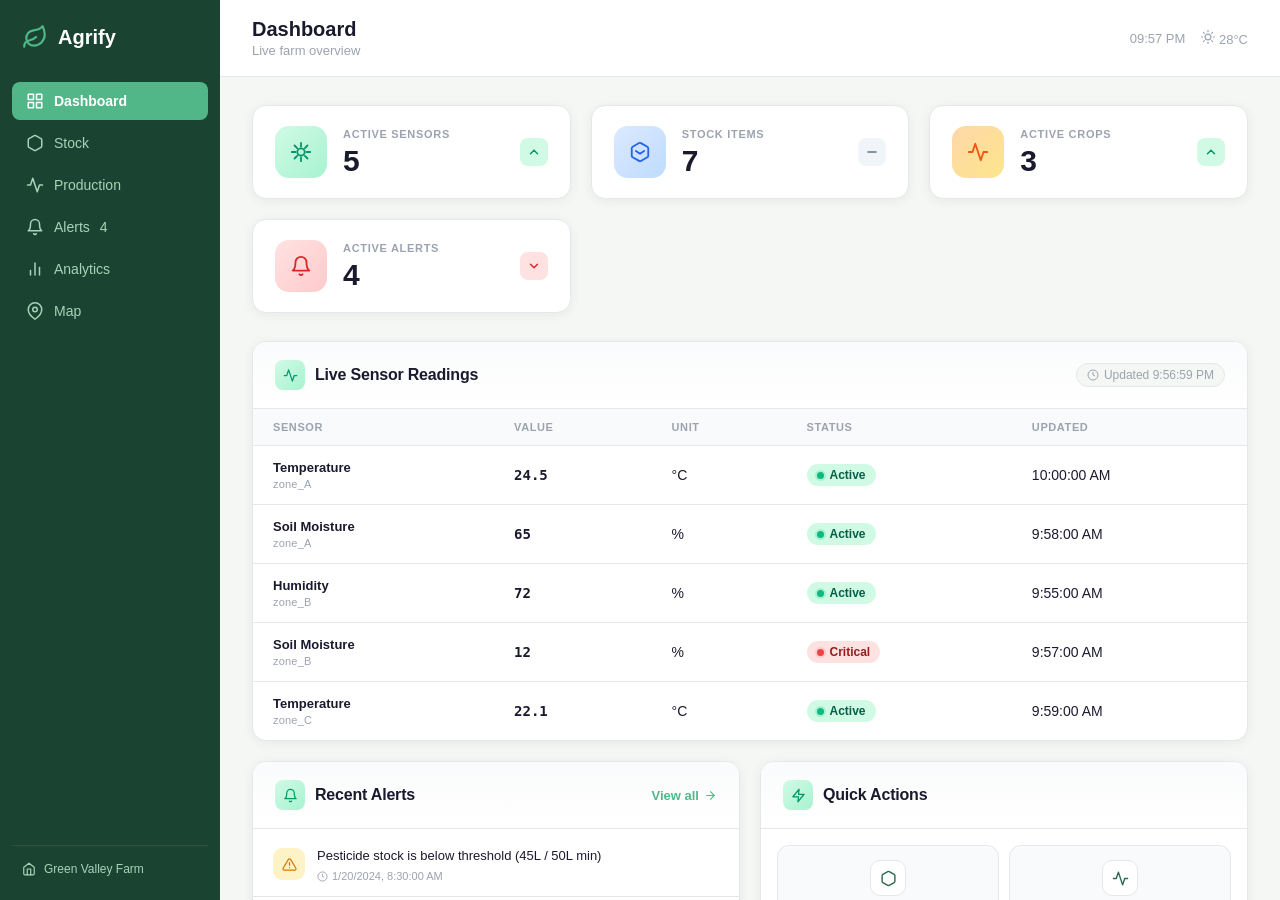
==== index.html @ b121a706 "feat(dashboard): connect farm & sensor data from JSON files - Add farm.json and sensors.json to data" ====
<!DOCTYPE html>
<html lang="en">
<head>
  <meta charset="UTF-8" />
  <meta name="viewport" content="width=device-width, initial-scale=1.0"/>
  <title>Agrify — Smart Farm Management</title>

  <!-- Global styles -->
  <link rel="stylesheet" href="./styles/main.css">
  
  <!-- Page-specific styles -->
  <link rel="stylesheet" href="./styles/dashboard.css">

</head>
<body>

  <aside class="sidebar">
    <div class="logo">
      <svg xmlns="http://www.w3.org/2000/svg" width="26" height="26" viewBox="0 0 24 24"
           fill="none" stroke="#52b788" stroke-width="2" stroke-linecap="round" stroke-linejoin="round">
        <path d="M11 20A7 7 0 0 1 9.8 6.1C15.5 5 17 4.48 19 2c1 2 2 4.18 2 8 0 5.5-4.78 10-10 10z"/>
        <path d="M2 21c0-3 1.85-5.36 5.08-6C9.5 14.52 12 13 13 12"/>
      </svg>
      <span>Agrify</span>
    </div>

    <nav>
      <a href="#dashboard" class="nav-item active" data-page="dashboard">
        <svg xmlns="http://www.w3.org/2000/svg" width="18" height="18" viewBox="0 0 24 24"
             fill="none" stroke="currentColor" stroke-width="2" stroke-linecap="round" stroke-linejoin="round">
          <rect x="3" y="3" width="7" height="7"/><rect x="14" y="3" width="7" height="7"/>
          <rect x="14" y="14" width="7" height="7"/><rect x="3" y="14" width="7" height="7"/>
        </svg>
        Dashboard
      </a>

      <a href="#stock" class="nav-item" data-page="stock">
        <svg xmlns="http://www.w3.org/2000/svg" width="18" height="18" viewBox="0 0 24 24"
             fill="none" stroke="currentColor" stroke-width="2" stroke-linecap="round" stroke-linejoin="round">
          <path d="M21 16V8a2 2 0 0 0-1-1.73l-7-4a2 2 0 0 0-2 0l-7 4A2 2 0 0 0 3 8v8a2 2 0 0 0 1 1.73l7 4a2 2 0 0 0 2 0l7-4A2 2 0 0 0 21 16z"/>
        </svg>
        Stock
      </a>

      <a href="#production" class="nav-item" data-page="production">
        <svg xmlns="http://www.w3.org/2000/svg" width="18" height="18" viewBox="0 0 24 24"
             fill="none" stroke="currentColor" stroke-width="2" stroke-linecap="round" stroke-linejoin="round">
          <polyline points="22 12 18 12 15 21 9 3 6 12 2 12"/>
        </svg>
        Production
      </a>

      <a href="#alerts" class="nav-item" data-page="alerts">
        <svg xmlns="http://www.w3.org/2000/svg" width="18" height="18" viewBox="0 0 24 24"
             fill="none" stroke="currentColor" stroke-width="2" stroke-linecap="round" stroke-linejoin="round">
          <path d="M18 8A6 6 0 0 0 6 8c0 7-3 9-3 9h18s-3-2-3-9"/>
          <path d="M13.73 21a2 2 0 0 1-3.46 0"/>
        </svg>
        Alerts
        <span class="badge" id="alert-badge">0</span>
      </a>

      <a href="#analytics" class="nav-item" data-page="analytics">
        <svg xmlns="http://www.w3.org/2000/svg" width="18" height="18" viewBox="0 0 24 24"
             fill="none" stroke="currentColor" stroke-width="2" stroke-linecap="round" stroke-linejoin="round">
          <line x1="18" y1="20" x2="18" y2="10"/>
          <line x1="12" y1="20" x2="12" y2="4"/>
          <line x1="6"  y1="20" x2="6"  y2="14"/>
        </svg>
        Analytics
      </a>

      <a href="#map" class="nav-item" data-page="map">
        <svg xmlns="http://www.w3.org/2000/svg" width="18" height="18" viewBox="0 0 24 24"
             fill="none" stroke="currentColor" stroke-width="2" stroke-linecap="round" stroke-linejoin="round">
          <path d="M21 10c0 7-9 13-9 13s-9-6-9-13a9 9 0 0 1 18 0z"/>
          <circle cx="12" cy="10" r="3"/>
        </svg>
        Map
      </a>
    </nav>

    <div class="sidebar-footer">
      <svg xmlns="http://www.w3.org/2000/svg" width="14" height="14" viewBox="0 0 24 24"
           fill="none" stroke="currentColor" stroke-width="2" stroke-linecap="round" stroke-linejoin="round">
        <path d="M3 9l9-7 9 7v11a2 2 0 0 1-2 2H5a2 2 0 0 1-2-2z"/>
        <polyline points="9 22 9 12 15 12 15 22"/>
      </svg>
      Green Valley Farm
    </div>
  </aside>

  <main class="main">
    <header class="topbar">
      <div>
        <h1 id="page-title">Dashboard</h1>
        <p id="page-subtitle">Live farm overview</p>
      </div>
      <div class="topbar-right">
        <span id="clock">--:--</span>
        <span class="weather">
          <svg xmlns="http://www.w3.org/2000/svg" width="14" height="14" viewBox="0 0 24 24"
               fill="none" stroke="currentColor" stroke-width="2" stroke-linecap="round" stroke-linejoin="round">
            <circle cx="12" cy="12" r="5"/>
            <line x1="12" y1="1"  x2="12" y2="3"/>
            <line x1="12" y1="21" x2="12" y2="23"/>
            <line x1="4.22" y1="4.22"   x2="5.64" y2="5.64"/>
            <line x1="18.36" y1="18.36" x2="19.78" y2="19.78"/>
            <line x1="1"  y1="12" x2="3"  y2="12"/>
            <line x1="21" y1="12" x2="23" y2="12"/>
            <line x1="4.22" y1="19.78"  x2="5.64" y2="18.36"/>
            <line x1="18.36" y1="5.64"  x2="19.78" y2="4.22"/>
          </svg>
          28°C
        </span>
      </div>
    </header>

    <!-- Single outlet — pages load here -->
    <div class="pages">
      <div id="page-outlet">Loading...</div>
    </div>
  </main>

  <script src="./app.js" type="module"></script>
</body>
</html>
---- styles/main.css ----
/* ============================================================
   main.css — Agrify global styles, layout, sidebar, topbar
   ============================================================ */

/* ---------- Design tokens ---------- */
:root {
  --green-primary: #2d6a4f;
  --green-light:   #52b788;
  --sidebar-bg:    #1b4332;
  --sidebar-text:  #a7d4b8;
  --bg:            #f4f7f4;
  --bg-card:       #ffffff;
  --text-primary:  #1a1a2e;
  --text-muted:    #9ca3af;
  --border:        #e5e7eb;
  --radius:        14px;
  --shadow:        0 2px 12px rgba(0, 0, 0, 0.06);
}

/* ---------- Reset ---------- */
*, *::before, *::after { box-sizing: border-box; margin: 0; padding: 0; }
html, body {
  height: 100%;
  font-family: 'DM Sans', sans-serif;
  background: var(--bg);
  color: var(--text-primary);
}
a { text-decoration: none; color: inherit; }

/* ---------- App shell ---------- */
body  { display: flex; height: 100vh; overflow: hidden; }
.main { flex: 1; display: flex; flex-direction: column; overflow: hidden; }

/* ---------- Page area ---------- */
.pages       { flex: 1; overflow-y: auto; padding: 28px 32px; }
.page        { display: none; }
.page.active { display: block; animation: fadeIn 0.2s ease; }

/* ---------- Sidebar ---------- */
.sidebar {
  width: 220px;
  background: var(--sidebar-bg);
  display: flex;
  flex-direction: column;
  padding: 24px 12px;
  gap: 8px;
}

.logo {
  display: flex;
  align-items: center;
  gap: 10px;
  font-family: 'Syne', sans-serif;
  font-size: 20px;
  font-weight: 800;
  color: #fff;
  padding: 0 10px 24px;
}

nav { display: flex; flex-direction: column; gap: 4px; flex: 1; }

.nav-item {
  display: flex;
  align-items: center;
  gap: 10px;
  padding: 10px 14px;
  border-radius: 8px;
  font-size: 14px;
  font-weight: 500;
  color: var(--sidebar-text);
  transition: background 0.15s, color 0.15s;
}
.nav-item:hover  { background: rgba(255, 255, 255, 0.08); color: #fff; }
.nav-item.active { background: var(--green-light); color: #fff; font-weight: 600; }

.sidebar-footer {
  display: flex;
  align-items: center;
  gap: 8px;
  font-size: 12px;
  color: var(--sidebar-text);
  padding: 16px 10px 0;
  border-top: 1px solid rgba(255, 255, 255, 0.08);
}

/* ---------- Topbar ---------- */
.topbar {
  display: flex;
  align-items: center;
  justify-content: space-between;
  padding: 18px 32px;
  background: var(--bg-card);
  border-bottom: 1px solid var(--border);
  flex-shrink: 0;
}
.topbar h1 { font-family: 'Syne', sans-serif; font-size: 20px; font-weight: 700; }
.topbar p  { font-size: 13px; color: var(--text-muted); margin-top: 2px; }

.topbar-right {
  display: flex;
  align-items: center;
  gap: 16px;
  font-size: 13px;
  color: var(--text-muted);
}

/* ---------- Animations ---------- */
@keyframes fadeIn {
  from { opacity: 0; transform: translateY(6px); }
  to   { opacity: 1; transform: translateY(0); }
}
---- styles/dashboard.css ----
/* ============================================================
   dashboard.css — Agrify Dashboard Styles
   ============================================================ */

.dashboard-container {
  max-width: 1400px;
  margin: 0 auto;
}

/* ---------- KPI Grid ---------- */
.kpi-grid {
  display: grid;
  grid-template-columns: repeat(auto-fit, minmax(240px, 1fr));
  gap: 20px;
  margin-bottom: 28px;
}

.kpi-card {
  background: var(--bg-card);
  border-radius: var(--radius);
  padding: 20px 22px;
  display: flex;
  align-items: center;
  gap: 16px;
  box-shadow: var(--shadow);
  border: 1px solid var(--border);
  transition: transform 0.22s ease, box-shadow 0.22s ease;
  position: relative;
  overflow: hidden;
}

.kpi-card::after {
  content: '';
  position: absolute;
  inset: 0;
  border-radius: var(--radius);
  opacity: 0;
  transition: opacity 0.22s ease;
  background: linear-gradient(135deg, rgba(82,183,136,0.04) 0%, transparent 60%);
}

.kpi-card:hover {
  transform: translateY(-3px);
  box-shadow: 0 8px 28px rgba(0,0,0,0.10);
}

.kpi-card:hover::after {
  opacity: 1;
}

.kpi-icon {
  width: 52px;
  height: 52px;
  border-radius: 14px;
  display: flex;
  align-items: center;
  justify-content: center;
  flex-shrink: 0;
  transition: transform 0.2s ease;
}

.kpi-card:hover .kpi-icon {
  transform: scale(1.06);
}

.kpi-icon.green  { background: linear-gradient(135deg, #d1fae5, #a7f3d0); color: #059669; }
.kpi-icon.blue   { background: linear-gradient(135deg, #dbeafe, #bfdbfe); color: #2563eb; }
.kpi-icon.orange { background: linear-gradient(135deg, #fed7aa, #fde68a); color: #ea580c; }
.kpi-icon.red    { background: linear-gradient(135deg, #fee2e2, #fecaca); color: #dc2626; }

.kpi-info {
  flex: 1;
  min-width: 0;
}

.kpi-label {
  font-size: 11px;
  font-weight: 700;
  text-transform: uppercase;
  letter-spacing: 0.7px;
  color: var(--text-muted);
  display: block;
  margin-bottom: 6px;
}

.kpi-value {
  font-size: 30px;
  font-weight: 800;
  font-family: 'Syne', sans-serif;
  color: var(--text-primary);
  line-height: 1;
  letter-spacing: -0.02em;
}

.kpi-trend {
  width: 28px;
  height: 28px;
  border-radius: 8px;
  display: flex;
  align-items: center;
  justify-content: center;
  flex-shrink: 0;
}

.kpi-trend.up      { background: #d1fae5; color: #059669; }
.kpi-trend.down    { background: #fee2e2; color: #dc2626; }
.kpi-trend.neutral { background: #f1f5f9; color: #64748b; }

/* ---------- Cards ---------- */
.card {
  background: var(--bg-card);
  border-radius: var(--radius);
  border: 1px solid var(--border);
  overflow: hidden;
  margin-bottom: 20px;
  box-shadow: var(--shadow);
  transition: box-shadow 0.2s ease;
}

.card:hover {
  box-shadow: 0 4px 18px rgba(0,0,0,0.08);
}

.full-width { grid-column: 1 / -1; }

.card-header {
  padding: 18px 22px;
  border-bottom: 1px solid var(--border);
  display: flex;
  justify-content: space-between;
  align-items: center;
  background: linear-gradient(to bottom, #fafbfc, var(--bg-card));
}

.card-header-left {
  display: flex;
  align-items: center;
  gap: 10px;
}

.card-icon-wrap {
  width: 30px;
  height: 30px;
  border-radius: 8px;
  background: linear-gradient(135deg, #d1fae5, #a7f3d0);
  color: #059669;
  display: flex;
  align-items: center;
  justify-content: center;
  flex-shrink: 0;
}

.card-header h3 {
  font-size: 16px;
  font-weight: 700;
  font-family: 'Syne', sans-serif;
  color: var(--text-primary);
  margin: 0;
  letter-spacing: -0.2px;
}

/* Timestamp badge */
.timestamp-badge {
  display: inline-flex;
  align-items: center;
  gap: 5px;
  background: var(--bg);
  padding: 4px 10px;
  border-radius: 20px;
  font-size: 12px;
  font-weight: 500;
  color: var(--text-muted);
  border: 1px solid var(--border);
}

.view-all {
  display: inline-flex;
  align-items: center;
  gap: 5px;
  color: var(--green-light);
  font-size: 13px;
  font-weight: 600;
  transition: all 0.2s;
  text-decoration: none;
}

.view-all:hover {
  color: var(--green-primary);
  gap: 7px;
}

/* ---------- Sensors Table ---------- */
.sensors-table-container {
  overflow-x: auto;
}

.sensors-table {
  width: 100%;
  border-collapse: collapse;
}

.sensors-table th {
  padding: 12px 20px;
  text-align: left;
  background: #f8fafc;
  font-weight: 600;
  font-size: 11px;
  text-transform: uppercase;
  letter-spacing: 0.6px;
  color: var(--text-muted);
  border-bottom: 1px solid var(--border);
}

.sensors-table td {
  padding: 14px 20px;
  border-bottom: 1px solid var(--border);
  font-size: 14px;
  color: var(--text-primary);
  vertical-align: middle;
}

.sensors-table tbody tr:last-child td { border-bottom: none; }

.sensors-table tbody tr {
  transition: background 0.15s;
}

.sensors-table tbody tr:hover {
  background: rgba(82, 183, 136, 0.04);
}

/* Sensor cell layout */
.sensor-name-cell {
  display: flex;
  flex-direction: column;
  gap: 3px;
}

.sensor-type {
  font-weight: 600;
  font-size: 13px;
  color: var(--text-primary);
}

.sensor-zone {
  font-size: 11px;
  font-weight: 500;
  color: var(--text-muted);
  letter-spacing: 0.2px;
}

.sensor-value {
  font-weight: 700;
  font-size: 15px;
  font-family: 'DM Sans', monospace;
}

.sensor-value-active   { color: #10b981; }
.sensor-value-warning  { color: #f59e0b; }
.sensor-value-critical { color: #ef4444; }

.sensor-unit {
  font-size: 12px;
  color: var(--text-muted);
  font-weight: 500;
}

.sensor-time {
  font-size: 12px;
  color: var(--text-muted);
}

/* Status pill */
.status-pill {
  display: inline-flex;
  align-items: center;
  gap: 6px;
  padding: 4px 10px;
  border-radius: 20px;
  font-size: 12px;
  font-weight: 600;
}

.status-dot {
  width: 7px;
  height: 7px;
  border-radius: 50%;
  flex-shrink: 0;
}

.status-pill-active   { background: #d1fae5; color: #065f46; }
.status-pill-active   .status-dot { background: #10b981; box-shadow: 0 0 0 2px #a7f3d0; }

.status-pill-warning  { background: #fef3c7; color: #92400e; }
.status-pill-warning  .status-dot { background: #f59e0b; box-shadow: 0 0 0 2px #fde68a; }

.status-pill-critical { background: #fee2e2; color: #991b1b; }
.status-pill-critical .status-dot { background: #ef4444; box-shadow: 0 0 0 2px #fecaca; }

/* Table empty state */
.table-empty {
  display: flex;
  align-items: center;
  gap: 8px;
  justify-content: center;
  padding: 32px;
  color: var(--text-muted);
  font-size: 14px;
}

/* ---------- Two Columns ---------- */
.two-columns {
  display: grid;
  grid-template-columns: repeat(auto-fit, minmax(340px, 1fr));
  gap: 20px;
  margin-bottom: 20px;
}

/* ---------- Alerts List ---------- */
.alerts-list { padding: 4px 0; }

.alert-item {
  display: flex;
  align-items: flex-start;
  gap: 12px;
  padding: 14px 20px;
  border-bottom: 1px solid var(--border);
  transition: background 0.15s;
  cursor: pointer;
}

.alert-item:last-child { border-bottom: none; }

.alert-item:hover { background: #fafbfc; }

.alert-icon-wrap {
  width: 32px;
  height: 32px;
  border-radius: 9px;
  display: flex;
  align-items: center;
  justify-content: center;
  flex-shrink: 0;
  margin-top: 1px;
}

.alert-icon-critical { background: #fee2e2; color: #dc2626; }
.alert-icon-warning  { background: #fef3c7; color: #d97706; }
.alert-icon-info     { background: #dbeafe; color: #2563eb; }

.alert-content { flex: 1; min-width: 0; }

.alert-message {
  font-size: 13px;
  font-weight: 500;
  color: var(--text-primary);
  margin-bottom: 5px;
  line-height: 1.4;
}

.alert-meta {
  display: flex;
  align-items: center;
  gap: 4px;
  font-size: 11px;
  color: var(--text-muted);
  font-weight: 500;
}

.alert-placeholder {
  display: flex;
  align-items: center;
  gap: 8px;
  justify-content: center;
  padding: 40px 24px;
  color: var(--text-muted);
  font-size: 14px;
  font-weight: 500;
}

/* ---------- Quick Actions ---------- */
.quick-actions {
  display: grid;
  grid-template-columns: repeat(2, 1fr);
  gap: 10px;
  padding: 16px;
}

.action-btn {
  padding: 14px 10px;
  background: #f8fafc;
  border: 1px solid var(--border);
  border-radius: 12px;
  display: flex;
  flex-direction: column;
  align-items: center;
  justify-content: center;
  gap: 8px;
  cursor: pointer;
  transition: all 0.2s ease;
  font-size: 12px;
  font-weight: 600;
  color: var(--text-primary);
  text-align: center;
}

.action-btn-icon {
  width: 36px;
  height: 36px;
  border-radius: 10px;
  background: white;
  border: 1px solid var(--border);
  display: flex;
  align-items: center;
  justify-content: center;
  color: var(--green-primary);
  transition: all 0.2s ease;
}

.action-btn:hover {
  background: var(--green-primary);
  border-color: var(--green-primary);
  color: white;
  transform: translateY(-2px);
  box-shadow: 0 6px 16px rgba(82, 183, 136, 0.28);
}

.action-btn:hover .action-btn-icon {
  background: rgba(255,255,255,0.2);
  border-color: rgba(255,255,255,0.3);
  color: white;
}

/* ---------- Farm Overview ---------- */
.farm-info-grid {
  display: grid;
  grid-template-columns: repeat(auto-fit, minmax(190px, 1fr));
  gap: 0;
  padding: 0;
}

.farm-info-item {
  display: flex;
  flex-direction: column;
  gap: 6px;
  padding: 20px 22px;
  border-right: 1px solid var(--border);
  border-bottom: 1px solid var(--border);
  transition: background 0.15s;
}

.farm-info-item:hover { background: #fafbfc; }

.farm-label {
  display: inline-flex;
  align-items: center;
  gap: 6px;
  font-size: 11px;
  font-weight: 700;
  text-transform: uppercase;
  letter-spacing: 0.7px;
  color: var(--text-muted);
}

.farm-label svg { opacity: 0.7; flex-shrink: 0; }

.farm-value {
  font-size: 14px;
  font-weight: 600;
  color: var(--text-primary);
  padding-left: 20px;
}

/* ---------- Loading ---------- */
.loading {
  text-align: center;
  padding: 40px 24px;
  color: var(--text-muted);
  font-size: 14px;
  font-weight: 500;
  display: flex;
  align-items: center;
  justify-content: center;
  gap: 8px;
}

/* ---------- Animations ---------- */
@keyframes slideUp {
  from { opacity: 0; transform: translateY(8px); }
  to   { opacity: 1; transform: translateY(0); }
}

.kpi-card  { animation: slideUp 0.3s ease both; }
.kpi-card:nth-child(1) { animation-delay: 0.05s; }
.kpi-card:nth-child(2) { animation-delay: 0.10s; }
.kpi-card:nth-child(3) { animation-delay: 0.15s; }
.kpi-card:nth-child(4) { animation-delay: 0.20s; }

.sensors-table tbody tr { animation: slideUp 0.25s ease both; }

/* ---------- Responsive ---------- */
@media (max-width: 1024px) {
  .kpi-grid { gap: 14px; }
  .kpi-value { font-size: 26px; }
  .kpi-icon { width: 46px; height: 46px; }
}

@media (max-width: 768px) {
  .kpi-grid { grid-template-columns: repeat(2, 1fr); gap: 12px; }
  .kpi-card { padding: 14px 16px; }
  .kpi-value { font-size: 22px; }
  .kpi-icon { width: 40px; height: 40px; border-radius: 11px; }
  .kpi-trend { display: none; }
  .sensors-table th, .sensors-table td { padding: 10px 14px; }
  .quick-actions { grid-template-columns: 1fr 1fr; }
  .farm-info-grid { grid-template-columns: repeat(2, 1fr); }
  .card-header { padding: 14px 18px; }
}

@media (max-width: 480px) {
  .kpi-grid { grid-template-columns: 1fr 1fr; gap: 10px; }
  .two-columns { grid-template-columns: 1fr; }
  .farm-info-grid { grid-template-columns: 1fr 1fr; }
  .sensors-table th:nth-child(3),
  .sensors-table td:nth-child(3) { display: none; }
}
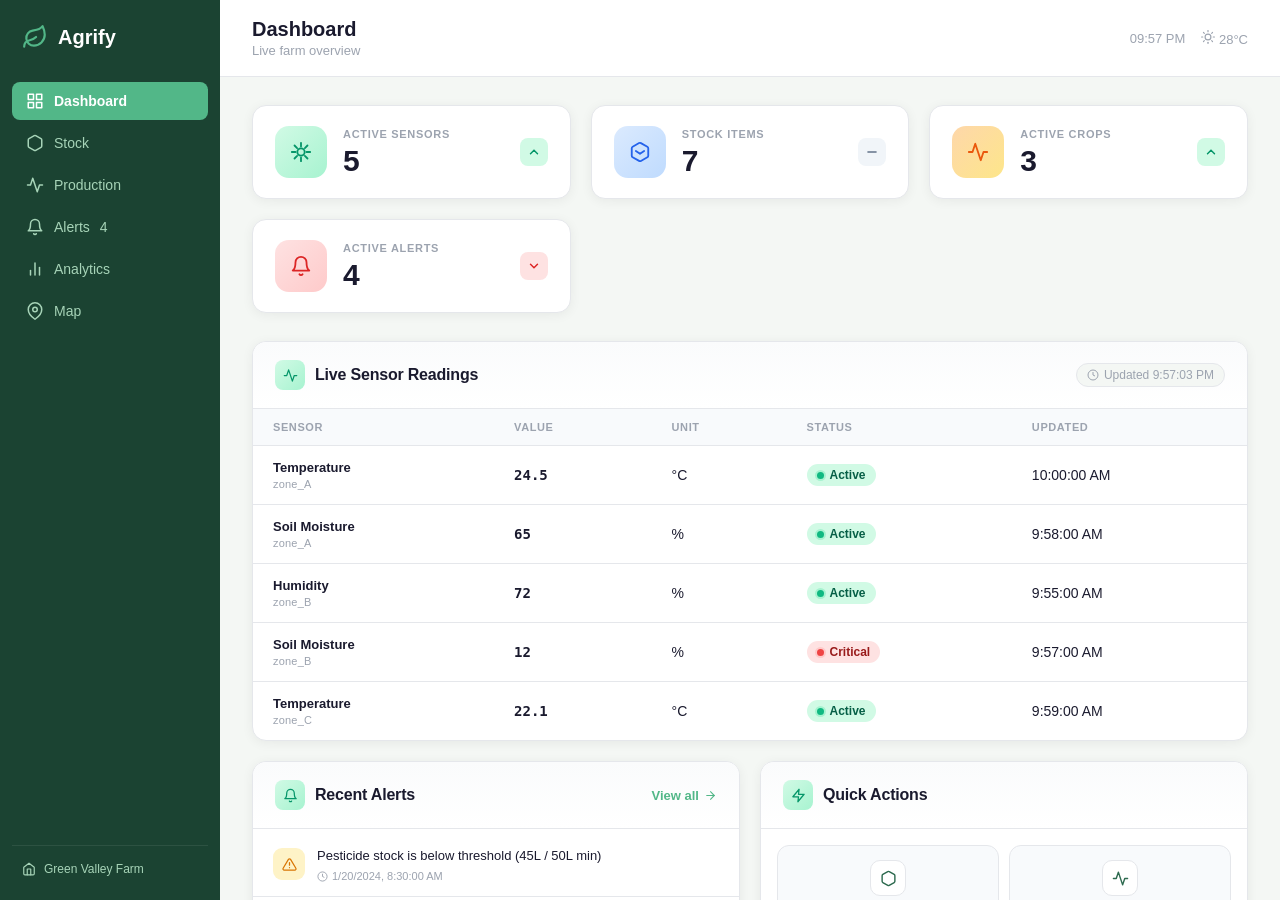
==== commit ac29fc04: "alerts page enhancement" ====
--- a/index.html
+++ b/index.html
@@ -10,6 +10,7 @@
   
   <!-- Page-specific styles -->
   <link rel="stylesheet" href="./styles/dashboard.css">
+  <link rel="stylesheet" href="./styles/alerts.css">
 
 </head>
 <body>
--- a/styles/alerts.css
+++ b/styles/alerts.css
@@ -0,0 +1,488 @@
+/* ============================================================
+   alerts.css — Agrify Alerts Page Styles
+   Matches dashboard.css theme exactly
+   ============================================================ */
+
+.alerts-page-container {
+  max-width: 1400px;
+  margin: 0 auto;
+}
+
+/* ---------- Page Header ---------- */
+.alerts-page-header {
+  display: flex;
+  align-items: center;
+  justify-content: space-between;
+  flex-wrap: wrap;
+  gap: 14px;
+  margin-bottom: 24px;
+}
+
+.alerts-header-left,
+.alerts-header-right {
+  display: flex;
+  align-items: center;
+  gap: 12px;
+  flex-wrap: wrap;
+}
+
+/* ---------- Summary Pills ---------- */
+.alerts-summary {
+  display: flex;
+  align-items: center;
+  gap: 8px;
+  flex-wrap: wrap;
+}
+
+.summary-pill {
+  display: inline-flex;
+  align-items: center;
+  gap: 7px;
+  padding: 6px 14px;
+  border-radius: 20px;
+  font-size: 12px;
+  font-weight: 700;
+  letter-spacing: 0.3px;
+  border: 1px solid transparent;
+}
+
+.summary-dot {
+  width: 8px;
+  height: 8px;
+  border-radius: 50%;
+  flex-shrink: 0;
+}
+
+.summary-pill.critical {
+  background: #fee2e2;
+  color: #991b1b;
+  border-color: #fecaca;
+}
+.summary-pill.critical .summary-dot {
+  background: #ef4444;
+  box-shadow: 0 0 0 2px #fecaca;
+  animation: pulse-red 2s infinite;
+}
+
+.summary-pill.warning {
+  background: #fef3c7;
+  color: #92400e;
+  border-color: #fde68a;
+}
+.summary-pill.warning .summary-dot {
+  background: #f59e0b;
+  box-shadow: 0 0 0 2px #fde68a;
+}
+
+.summary-pill.info {
+  background: #dbeafe;
+  color: #1e40af;
+  border-color: #bfdbfe;
+}
+.summary-pill.info .summary-dot {
+  background: #3b82f6;
+  box-shadow: 0 0 0 2px #bfdbfe;
+}
+
+@keyframes pulse-red {
+  0%, 100% { opacity: 1; }
+  50% { opacity: 0.4; }
+}
+
+/* ---------- Filter Tabs ---------- */
+.filter-tabs {
+  display: flex;
+  background: var(--bg-card);
+  border: 1px solid var(--border);
+  border-radius: 10px;
+  padding: 3px;
+  gap: 2px;
+}
+
+.filter-tab {
+  padding: 6px 14px;
+  border-radius: 8px;
+  border: none;
+  background: transparent;
+  font-size: 12px;
+  font-weight: 600;
+  color: var(--text-muted);
+  cursor: pointer;
+  transition: all 0.2s ease;
+}
+
+.filter-tab.active {
+  background: var(--green-primary);
+  color: white;
+  box-shadow: 0 2px 8px rgba(82, 183, 136, 0.3);
+}
+
+.filter-tab:not(.active):hover {
+  background: #f1f5f9;
+  color: var(--text-primary);
+}
+
+/* ---------- Severity Select ---------- */
+.severity-select-wrap {
+  display: flex;
+  align-items: center;
+  gap: 7px;
+  background: var(--bg-card);
+  border: 1px solid var(--border);
+  border-radius: 10px;
+  padding: 6px 12px;
+  color: var(--text-muted);
+}
+
+.severity-select {
+  border: none;
+  background: transparent;
+  font-size: 12px;
+  font-weight: 600;
+  color: var(--text-primary);
+  cursor: pointer;
+  outline: none;
+  font-family: inherit;
+}
+
+/* ---------- Alerts Card ---------- */
+.alerts-card {
+  margin-bottom: 20px;
+}
+
+/* ---------- Alerts Table ---------- */
+.alerts-table-container {
+  overflow-x: auto;
+}
+
+.alerts-table {
+  width: 100%;
+  border-collapse: collapse;
+}
+
+.alerts-table th {
+  padding: 12px 18px;
+  text-align: left;
+  background: #f8fafc;
+  font-weight: 600;
+  font-size: 11px;
+  text-transform: uppercase;
+  letter-spacing: 0.6px;
+  color: var(--text-muted);
+  border-bottom: 1px solid var(--border);
+  white-space: nowrap;
+}
+
+.alerts-table td {
+  padding: 14px 18px;
+  border-bottom: 1px solid var(--border);
+  font-size: 13px;
+  color: var(--text-primary);
+  vertical-align: middle;
+}
+
+.alerts-table tbody tr:last-child td {
+  border-bottom: none;
+}
+
+.alerts-table tbody tr {
+  transition: background 0.15s;
+}
+
+.alerts-table tbody tr:hover {
+  background: rgba(82, 183, 136, 0.03);
+}
+
+.resolved-row {
+  opacity: 0.6;
+}
+
+/* Left accent bar by severity */
+.alert-row-critical td:first-child {
+  border-left: 3px solid #ef4444;
+}
+.alert-row-warning td:first-child {
+  border-left: 3px solid #f59e0b;
+}
+.alert-row-info td:first-child {
+  border-left: 3px solid #3b82f6;
+}
+
+/* ---------- Severity Badge ---------- */
+.alert-severity-badge {
+  display: inline-flex;
+  align-items: center;
+  gap: 6px;
+  padding: 5px 10px;
+  border-radius: 8px;
+  font-size: 12px;
+  font-weight: 700;
+  white-space: nowrap;
+}
+
+.badge-critical {
+  background: #fee2e2;
+  color: #dc2626;
+}
+.badge-warning {
+  background: #fef3c7;
+  color: #d97706;
+}
+.badge-info {
+  background: #dbeafe;
+  color: #2563eb;
+}
+
+/* ---------- Type Badge ---------- */
+.type-badge {
+  display: inline-block;
+  padding: 4px 10px;
+  background: #f1f5f9;
+  border: 1px solid var(--border);
+  border-radius: 6px;
+  font-size: 11px;
+  font-weight: 600;
+  color: var(--text-muted);
+  white-space: nowrap;
+  text-transform: capitalize;
+}
+
+/* ---------- Message Cell ---------- */
+.alert-msg-cell {
+  max-width: 280px;
+}
+
+.alert-msg-text {
+  font-size: 13px;
+  font-weight: 500;
+  color: var(--text-primary);
+  line-height: 1.4;
+}
+
+/* ---------- Entity Cell ---------- */
+.alert-entity-cell {
+  display: flex;
+  flex-direction: column;
+  gap: 2px;
+}
+
+.entity-tag {
+  font-size: 12px;
+  font-weight: 700;
+  color: var(--green-primary);
+  font-family: 'DM Sans', monospace;
+}
+
+.entity-type {
+  font-size: 10px;
+  font-weight: 500;
+  color: var(--text-muted);
+  text-transform: capitalize;
+}
+
+/* ---------- Time Cell ---------- */
+.alert-time-cell {
+  display: flex;
+  flex-direction: column;
+  gap: 2px;
+}
+
+.time-main {
+  font-size: 12px;
+  font-weight: 700;
+  color: var(--text-primary);
+}
+
+.time-sub {
+  font-size: 10px;
+  color: var(--text-muted);
+  white-space: nowrap;
+}
+
+/* ---------- Status Pill (reused from dashboard) ---------- */
+.status-pill {
+  display: inline-flex;
+  align-items: center;
+  gap: 6px;
+  padding: 4px 10px;
+  border-radius: 20px;
+  font-size: 12px;
+  font-weight: 600;
+  white-space: nowrap;
+}
+
+.status-dot {
+  width: 7px;
+  height: 7px;
+  border-radius: 50%;
+  flex-shrink: 0;
+}
+
+.status-pill-active   { background: #d1fae5; color: #065f46; }
+.status-pill-active   .status-dot { background: #10b981; box-shadow: 0 0 0 2px #a7f3d0; }
+.status-pill-resolved { background: #f1f5f9; color: #64748b; }
+.status-pill-resolved .status-dot { background: #94a3b8; }
+
+/* ---------- Dismiss Button ---------- */
+.dismiss-btn {
+  display: inline-flex;
+  align-items: center;
+  gap: 5px;
+  padding: 6px 12px;
+  background: #d1fae5;
+  color: #065f46;
+  border: 1px solid #a7f3d0;
+  border-radius: 8px;
+  font-size: 12px;
+  font-weight: 600;
+  cursor: pointer;
+  transition: all 0.2s ease;
+  font-family: inherit;
+  white-space: nowrap;
+}
+
+.dismiss-btn:hover {
+  background: var(--green-primary);
+  color: white;
+  border-color: var(--green-primary);
+  transform: translateY(-1px);
+  box-shadow: 0 4px 10px rgba(82, 183, 136, 0.25);
+}
+
+.resolved-label {
+  display: inline-flex;
+  align-items: center;
+  gap: 5px;
+  font-size: 12px;
+  font-weight: 600;
+  color: var(--text-muted);
+}
+
+/* ---------- Thresholds Grid ---------- */
+.thresholds-grid {
+  display: grid;
+  grid-template-columns: repeat(auto-fit, minmax(200px, 1fr));
+  gap: 0;
+}
+
+.threshold-item {
+  padding: 20px 22px;
+  border-right: 1px solid var(--border);
+  border-bottom: 1px solid var(--border);
+  transition: background 0.15s;
+}
+
+.threshold-item:hover {
+  background: #fafbfc;
+}
+
+.threshold-header {
+  display: flex;
+  align-items: center;
+  justify-content: space-between;
+  margin-bottom: 12px;
+}
+
+.threshold-sensor {
+  font-size: 13px;
+  font-weight: 700;
+  font-family: 'Syne', sans-serif;
+  color: var(--text-primary);
+}
+
+.threshold-unit {
+  font-size: 11px;
+  font-weight: 600;
+  color: var(--text-muted);
+  background: #f1f5f9;
+  padding: 2px 7px;
+  border-radius: 5px;
+  border: 1px solid var(--border);
+}
+
+.threshold-row {
+  display: flex;
+  align-items: center;
+  justify-content: space-between;
+  padding: 5px 0;
+  border-bottom: 1px dashed var(--border);
+}
+
+.threshold-row:last-child {
+  border-bottom: none;
+}
+
+.threshold-label {
+  font-size: 11px;
+  font-weight: 700;
+  text-transform: uppercase;
+  letter-spacing: 0.5px;
+}
+
+.threshold-value {
+  font-size: 12px;
+  font-weight: 700;
+  font-family: 'DM Sans', monospace;
+}
+
+.tl-critical { color: #dc2626; }
+.tl-warning  { color: #d97706; }
+.tl-optimal  { color: #059669; }
+
+.tv-critical { color: #dc2626; }
+.tv-warning  { color: #d97706; }
+.tv-optimal  { color: #059669; }
+
+/* ---------- Table Empty State ---------- */
+.table-empty {
+  display: flex;
+  align-items: center;
+  gap: 8px;
+  justify-content: center;
+  padding: 40px;
+  color: var(--text-muted);
+  font-size: 14px;
+}
+
+/* ---------- Animations ---------- */
+@keyframes slideUp {
+  from { opacity: 0; transform: translateY(8px); }
+  to   { opacity: 1; transform: translateY(0); }
+}
+
+.alert-row {
+  animation: slideUp 0.25s ease both;
+}
+
+/* ---------- Responsive ---------- */
+@media (max-width: 1024px) {
+  .alert-msg-cell { max-width: 200px; }
+}
+
+@media (max-width: 768px) {
+  .alerts-page-header {
+    flex-direction: column;
+    align-items: flex-start;
+  }
+
+  .alerts-table th:nth-child(4),
+  .alerts-table td:nth-child(4) { display: none; } /* hide entity */
+
+  .thresholds-grid {
+    grid-template-columns: repeat(2, 1fr);
+  }
+
+  .card-header { padding: 14px 18px; }
+}
+
+@media (max-width: 480px) {
+  .alerts-table th:nth-child(2),
+  .alerts-table td:nth-child(2) { display: none; } /* hide type */
+
+  .thresholds-grid {
+    grid-template-columns: 1fr;
+  }
+
+  .filter-tabs { width: 100%; }
+  .filter-tab { flex: 1; text-align: center; }
+}
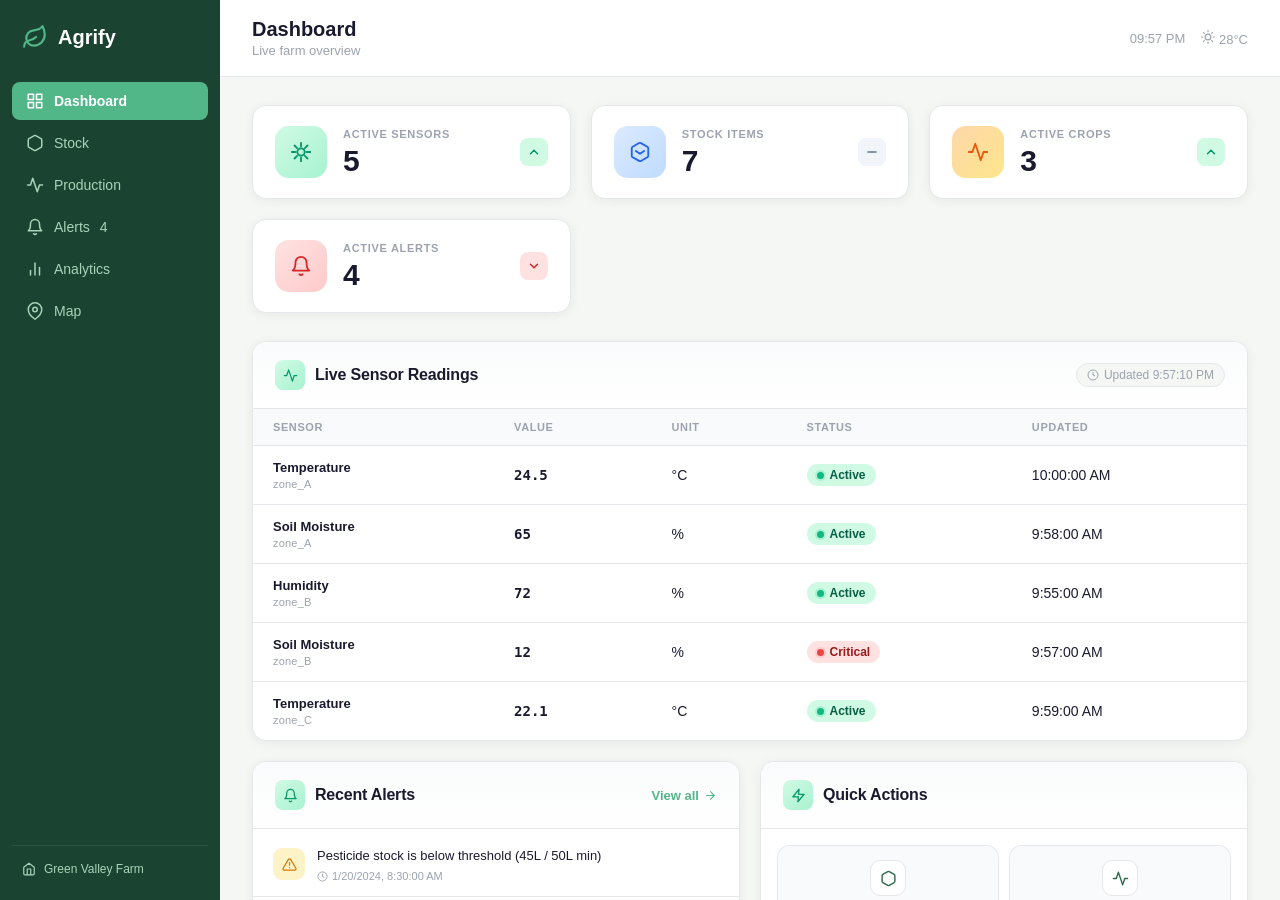
==== commit 14ea05d9: "enhance production page layout and content" ====
--- a/index.html
+++ b/index.html
@@ -11,6 +11,8 @@
   <!-- Page-specific styles -->
   <link rel="stylesheet" href="./styles/dashboard.css">
   <link rel="stylesheet" href="./styles/alerts.css">
+  <link rel="stylesheet" href="./styles/production.css">
+
 
 </head>
 <body>
--- a/styles/production.css
+++ b/styles/production.css
@@ -0,0 +1,702 @@
+/* ============================================================
+   production.css — Agrify Production Page Styles
+   Extends dashboard.css — import both
+   ============================================================ */
+
+/* ---------- Page Header ---------- */
+.page-header {
+  display: flex;
+  align-items: center;
+  justify-content: space-between;
+  margin-bottom: 28px;
+  gap: 16px;
+}
+
+.page-header-left {
+  display: flex;
+  align-items: center;
+  gap: 14px;
+}
+
+.page-header-icon {
+  width: 46px;
+  height: 46px;
+  border-radius: 14px;
+  background: linear-gradient(135deg, #d1fae5, #a7f3d0);
+  color: #059669;
+  display: flex;
+  align-items: center;
+  justify-content: center;
+  flex-shrink: 0;
+}
+
+.page-title {
+  font-size: 24px;
+  font-weight: 800;
+  font-family: 'Syne', sans-serif;
+  color: var(--text-primary);
+  margin: 0 0 2px;
+  letter-spacing: -0.4px;
+}
+
+.page-subtitle {
+  font-size: 13px;
+  color: var(--text-muted);
+  margin: 0;
+  font-weight: 500;
+}
+
+/* ---------- Buttons ---------- */
+.btn-primary {
+  display: inline-flex;
+  align-items: center;
+  gap: 7px;
+  background: var(--green-primary, #52b788);
+  color: #fff;
+  border: none;
+  border-radius: 10px;
+  padding: 10px 18px;
+  font-size: 13px;
+  font-weight: 700;
+  cursor: pointer;
+  transition: all 0.2s ease;
+  white-space: nowrap;
+  box-shadow: 0 2px 10px rgba(82,183,136,0.28);
+}
+
+.btn-primary:hover {
+  background: #3da96e;
+  transform: translateY(-1px);
+  box-shadow: 0 6px 18px rgba(82,183,136,0.38);
+}
+
+.btn-secondary {
+  display: inline-flex;
+  align-items: center;
+  gap: 7px;
+  background: var(--bg, #f8fafc);
+  color: var(--text-primary);
+  border: 1px solid var(--border);
+  border-radius: 10px;
+  padding: 10px 18px;
+  font-size: 13px;
+  font-weight: 600;
+  cursor: pointer;
+  transition: all 0.2s ease;
+}
+
+.btn-secondary:hover {
+  background: #f1f5f9;
+}
+
+/* ---------- Filter Tabs ---------- */
+.filter-tabs {
+  display: flex;
+  gap: 4px;
+  background: var(--bg, #f8fafc);
+  border: 1px solid var(--border);
+  border-radius: 10px;
+  padding: 4px;
+}
+
+.filter-tab {
+  border: none;
+  background: transparent;
+  padding: 6px 14px;
+  border-radius: 7px;
+  font-size: 12px;
+  font-weight: 600;
+  cursor: pointer;
+  color: var(--text-muted);
+  transition: all 0.18s ease;
+  white-space: nowrap;
+}
+
+.filter-tab.active,
+.filter-tab:hover {
+  background: var(--bg-card, #fff);
+  color: var(--text-primary);
+  box-shadow: 0 1px 4px rgba(0,0,0,0.08);
+}
+
+.filter-tab.active {
+  color: #059669;
+  font-weight: 700;
+}
+
+/* ---------- Crop Cards Grid ---------- */
+.crop-cards-grid {
+  display: grid;
+  grid-template-columns: repeat(auto-fill, minmax(260px, 1fr));
+  gap: 16px;
+  padding: 20px;
+}
+
+.crop-empty {
+  grid-column: 1 / -1;
+  text-align: center;
+  padding: 48px 24px;
+  color: var(--text-muted);
+  font-size: 14px;
+  font-weight: 500;
+}
+
+/* ---------- Crop Card ---------- */
+.crop-card {
+  background: var(--bg-card, #fff);
+  border-radius: 14px;
+  border: 1px solid var(--border);
+  overflow: hidden;
+  display: flex;
+  flex-direction: column;
+  transition: transform 0.22s ease, box-shadow 0.22s ease;
+  animation: slideUp 0.3s ease both;
+}
+
+.crop-card:hover {
+  transform: translateY(-3px);
+  box-shadow: 0 10px 30px rgba(0,0,0,0.09);
+}
+
+/* Accent top strip per status */
+.crop-card-green { border-top: 3px solid #10b981; }
+.crop-card-blue  { border-top: 3px solid #3b82f6; }
+.crop-card-orange{ border-top: 3px solid #f59e0b; }
+
+.crop-card-top {
+  display: flex;
+  align-items: center;
+  justify-content: space-between;
+  padding: 16px 16px 0;
+}
+
+.crop-card-icon {
+  width: 44px;
+  height: 44px;
+  border-radius: 12px;
+  display: flex;
+  align-items: center;
+  justify-content: center;
+  flex-shrink: 0;
+}
+
+.crop-icon-green  { background: linear-gradient(135deg,#d1fae5,#a7f3d0); color:#059669; }
+.crop-icon-blue   { background: linear-gradient(135deg,#dbeafe,#bfdbfe); color:#2563eb; }
+.crop-icon-orange { background: linear-gradient(135deg,#fed7aa,#fde68a); color:#ea580c; }
+
+.crop-card-meta {
+  display: flex;
+  flex-direction: column;
+  align-items: flex-end;
+  gap: 5px;
+}
+
+.crop-season-tag {
+  font-size: 10px;
+  font-weight: 700;
+  text-transform: uppercase;
+  letter-spacing: 0.5px;
+  padding: 2px 8px;
+  border-radius: 20px;
+}
+
+.crop-card-body {
+  padding: 12px 16px 10px;
+  flex: 1;
+}
+
+.crop-name {
+  font-size: 18px;
+  font-weight: 800;
+  font-family: 'Syne', sans-serif;
+  color: var(--text-primary);
+  margin: 0 0 12px;
+  letter-spacing: -0.3px;
+}
+
+.crop-stats {
+  display: grid;
+  grid-template-columns: repeat(3, 1fr);
+  gap: 8px;
+}
+
+.crop-stat {
+  display: flex;
+  flex-direction: column;
+  gap: 3px;
+}
+
+.crop-stat-label {
+  font-size: 10px;
+  font-weight: 700;
+  text-transform: uppercase;
+  letter-spacing: 0.5px;
+  color: var(--text-muted);
+}
+
+.crop-stat-val {
+  font-size: 12px;
+  font-weight: 600;
+  color: var(--text-primary);
+}
+
+.crop-card-footer {
+  padding: 10px 16px 14px;
+  border-top: 1px solid var(--border);
+  background: #fafbfc;
+}
+
+.crop-progress-label {
+  display: flex;
+  justify-content: space-between;
+  font-size: 11px;
+  font-weight: 600;
+  color: var(--text-muted);
+  margin-bottom: 6px;
+}
+
+.crop-progress-track {
+  height: 5px;
+  background: #e2e8f0;
+  border-radius: 99px;
+  overflow: hidden;
+  margin-bottom: 8px;
+}
+
+.crop-progress-bar {
+  height: 100%;
+  border-radius: 99px;
+  transition: width 0.6s ease;
+}
+
+.crop-bar-green  { background: linear-gradient(90deg, #10b981, #34d399); }
+.crop-bar-blue   { background: linear-gradient(90deg, #3b82f6, #60a5fa); }
+.crop-bar-orange { background: linear-gradient(90deg, #f59e0b, #fbbf24); }
+
+.crop-days-row {
+  font-size: 11px;
+  font-weight: 600;
+}
+
+.crop-days        { color: #059669; }
+.crop-days.overdue { color: #dc2626; }
+
+.crop-harvested-tag {
+  display: inline-flex;
+  align-items: center;
+  gap: 4px;
+  color: #059669;
+  font-size: 11px;
+  font-weight: 700;
+}
+
+.harvested-footer {
+  display: flex;
+  align-items: center;
+  gap: 7px;
+  font-size: 12px;
+  color: #059669;
+  font-weight: 600;
+}
+
+/* ---------- Extended status pills (production-specific) ---------- */
+.status-pill-prod-green  { background: #d1fae5; color: #065f46; }
+.status-pill-prod-green  .status-dot { background: #10b981; box-shadow: 0 0 0 2px #a7f3d0; }
+
+.status-pill-prod-blue   { background: #dbeafe; color: #1e40af; }
+.status-pill-prod-blue   .status-dot { background: #3b82f6; box-shadow: 0 0 0 2px #bfdbfe; }
+
+.status-pill-prod-orange { background: #fef3c7; color: #92400e; }
+.status-pill-prod-orange .status-dot { background: #f59e0b; box-shadow: 0 0 0 2px #fde68a; }
+
+/* ---------- Yield Bar Chart ---------- */
+.yield-chart-wrap {
+  padding: 20px;
+}
+
+.yield-chart {
+  display: flex;
+  flex-direction: column;
+  gap: 18px;
+}
+
+.yield-bar-row {
+  display: flex;
+  align-items: center;
+  gap: 12px;
+}
+
+.yield-bar-label {
+  width: 72px;
+  font-size: 13px;
+  font-weight: 600;
+  color: var(--text-primary);
+  flex-shrink: 0;
+}
+
+.yield-bar-track {
+  flex: 1;
+  height: 32px;
+  background: #f1f5f9;
+  border-radius: 8px;
+  overflow: hidden;
+  position: relative;
+}
+
+.yield-bar-fill {
+  height: 100%;
+  border-radius: 8px;
+  display: flex;
+  align-items: center;
+  padding: 0 12px;
+  transition: width 0.7s cubic-bezier(0.34,1.56,0.64,1);
+  min-width: 80px;
+}
+
+.yield-bar-fill-0 { background: linear-gradient(90deg, #10b981, #34d399); }
+.yield-bar-fill-1 { background: linear-gradient(90deg, #f59e0b, #fbbf24); }
+.yield-bar-fill-2 { background: linear-gradient(90deg, #3b82f6, #60a5fa); }
+
+.yield-bar-val {
+  font-size: 12px;
+  font-weight: 700;
+  color: #fff;
+  white-space: nowrap;
+}
+
+.yield-bar-eff {
+  width: 72px;
+  flex-shrink: 0;
+  text-align: right;
+}
+
+.eff-pill {
+  display: inline-block;
+  background: #f1f5f9;
+  border: 1px solid var(--border);
+  border-radius: 20px;
+  padding: 3px 8px;
+  font-size: 11px;
+  font-weight: 600;
+  color: var(--text-muted);
+}
+
+.yield-summary {
+  display: flex;
+  gap: 24px;
+  padding: 16px;
+  background: linear-gradient(135deg, #d1fae5, #f0fdf4);
+  border-radius: 10px;
+  border: 1px solid #a7f3d0;
+  margin-top: 6px;
+}
+
+.yield-summary-item {
+  display: flex;
+  flex-direction: column;
+  gap: 3px;
+}
+
+.yield-summary-label {
+  font-size: 10px;
+  font-weight: 700;
+  text-transform: uppercase;
+  letter-spacing: 0.5px;
+  color: #065f46;
+}
+
+.yield-summary-val {
+  font-size: 20px;
+  font-weight: 800;
+  font-family: 'Syne', sans-serif;
+  color: #065f46;
+}
+
+.yield-summary-val.positive {
+  color: #059669;
+  font-size: 16px;
+}
+
+/* ---------- Projected Yield ---------- */
+.projected-wrap {
+  display: flex;
+  flex-direction: column;
+  gap: 16px;
+  padding: 20px;
+}
+
+.projected-item {
+  display: flex;
+  flex-direction: column;
+  gap: 6px;
+}
+
+.projected-item-top {
+  display: flex;
+  align-items: center;
+  gap: 8px;
+}
+
+.projected-crop-dot {
+  width: 8px;
+  height: 8px;
+  border-radius: 50%;
+  flex-shrink: 0;
+}
+
+.projected-crop-name {
+  flex: 1;
+  font-size: 13px;
+  font-weight: 600;
+  color: var(--text-primary);
+}
+
+.projected-val {
+  font-size: 13px;
+  font-weight: 700;
+  color: var(--text-primary);
+}
+
+.projected-track {
+  height: 5px;
+  background: #f1f5f9;
+  border-radius: 99px;
+  overflow: hidden;
+}
+
+.projected-fill {
+  height: 100%;
+  border-radius: 99px;
+  transition: width 0.7s cubic-bezier(0.34,1.56,0.64,1);
+  opacity: 0.7;
+}
+
+.projected-total {
+  display: flex;
+  align-items: center;
+  gap: 7px;
+  font-size: 13px;
+  color: var(--text-muted);
+  border-top: 1px solid var(--border);
+  padding-top: 14px;
+  margin-top: 2px;
+}
+
+.projected-total strong {
+  color: var(--text-primary);
+  font-weight: 700;
+}
+
+/* ---------- Production Table Extras ---------- */
+.prod-crop-cell {
+  display: flex;
+  align-items: center;
+  gap: 10px;
+}
+
+.prod-crop-icon {
+  width: 32px;
+  height: 32px;
+  border-radius: 9px;
+  background: linear-gradient(135deg,#d1fae5,#a7f3d0);
+  color: #059669;
+  display: flex;
+  align-items: center;
+  justify-content: center;
+  flex-shrink: 0;
+}
+
+.season-tag {
+  display: inline-block;
+  padding: 3px 9px;
+  border-radius: 20px;
+  font-size: 11px;
+  font-weight: 700;
+  text-transform: capitalize;
+}
+
+.sensor-value-na {
+  color: var(--text-muted);
+  font-weight: 500;
+}
+
+/* ---------- Modal ---------- */
+.modal-overlay {
+  position: fixed;
+  inset: 0;
+  background: rgba(0,0,0,0.35);
+  backdrop-filter: blur(3px);
+  display: flex;
+  align-items: center;
+  justify-content: center;
+  z-index: 1000;
+  opacity: 0;
+  pointer-events: none;
+  transition: opacity 0.22s ease;
+  padding: 20px;
+}
+
+.modal-overlay.open {
+  opacity: 1;
+  pointer-events: all;
+}
+
+.modal {
+  background: var(--bg-card, #fff);
+  border-radius: 18px;
+  border: 1px solid var(--border);
+  box-shadow: 0 24px 60px rgba(0,0,0,0.18);
+  width: 100%;
+  max-width: 520px;
+  transform: translateY(10px) scale(0.98);
+  transition: transform 0.25s cubic-bezier(0.34,1.56,0.64,1);
+  overflow: hidden;
+}
+
+.modal-overlay.open .modal {
+  transform: translateY(0) scale(1);
+}
+
+.modal-header {
+  display: flex;
+  align-items: center;
+  justify-content: space-between;
+  padding: 20px 22px;
+  border-bottom: 1px solid var(--border);
+  background: linear-gradient(to bottom, #fafbfc, var(--bg-card));
+}
+
+.modal-header h3 {
+  font-size: 16px;
+  font-weight: 700;
+  font-family: 'Syne', sans-serif;
+  color: var(--text-primary);
+  margin: 0;
+}
+
+.modal-close {
+  width: 30px;
+  height: 30px;
+  border-radius: 8px;
+  border: 1px solid var(--border);
+  background: var(--bg, #f8fafc);
+  color: var(--text-muted);
+  display: flex;
+  align-items: center;
+  justify-content: center;
+  cursor: pointer;
+  transition: all 0.18s ease;
+  padding: 0;
+}
+
+.modal-close:hover {
+  background: #fee2e2;
+  border-color: #fecaca;
+  color: #dc2626;
+}
+
+.modal-body {
+  padding: 20px 22px;
+  display: flex;
+  flex-direction: column;
+  gap: 14px;
+}
+
+.form-row {
+  display: grid;
+  grid-template-columns: 1fr 1fr;
+  gap: 14px;
+}
+
+.form-group {
+  display: flex;
+  flex-direction: column;
+  gap: 6px;
+}
+
+.form-label {
+  font-size: 12px;
+  font-weight: 700;
+  color: var(--text-muted);
+  text-transform: uppercase;
+  letter-spacing: 0.5px;
+}
+
+.form-optional {
+  text-transform: none;
+  font-weight: 500;
+  letter-spacing: 0;
+  color: var(--text-muted);
+  opacity: 0.7;
+}
+
+.form-input {
+  padding: 9px 12px;
+  border: 1px solid var(--border);
+  border-radius: 9px;
+  background: var(--bg, #f8fafc);
+  font-size: 13px;
+  color: var(--text-primary);
+  font-family: inherit;
+  transition: border-color 0.18s ease, box-shadow 0.18s ease;
+  outline: none;
+  width: 100%;
+  box-sizing: border-box;
+}
+
+.form-input:focus {
+  border-color: #10b981;
+  box-shadow: 0 0 0 3px rgba(16,185,129,0.12);
+  background: var(--bg-card, #fff);
+}
+
+.form-input::placeholder {
+  color: #cbd5e1;
+}
+
+.modal-footer {
+  display: flex;
+  justify-content: flex-end;
+  gap: 10px;
+  padding: 16px 22px;
+  border-top: 1px solid var(--border);
+  background: linear-gradient(to top, #fafbfc, var(--bg-card));
+}
+
+/* ---------- Responsive ---------- */
+@media (max-width: 768px) {
+  .page-header {
+    flex-direction: column;
+    align-items: flex-start;
+  }
+
+  .crop-cards-grid {
+    grid-template-columns: 1fr;
+    padding: 14px;
+  }
+
+  .crop-stats {
+    grid-template-columns: repeat(2, 1fr);
+  }
+
+  .filter-tabs {
+    flex-wrap: wrap;
+  }
+
+  .form-row {
+    grid-template-columns: 1fr;
+  }
+
+  .yield-bar-eff { display: none; }
+  .yield-bar-label { width: 60px; font-size: 12px; }
+
+  .yield-summary { flex-direction: column; gap: 10px; }
+
+  .page-title { font-size: 20px; }
+}
+
+@media (max-width: 480px) {
+  .crop-cards-grid { padding: 10px; }
+  .btn-primary span { display: none; }
+  .modal { border-radius: 14px; }
+}
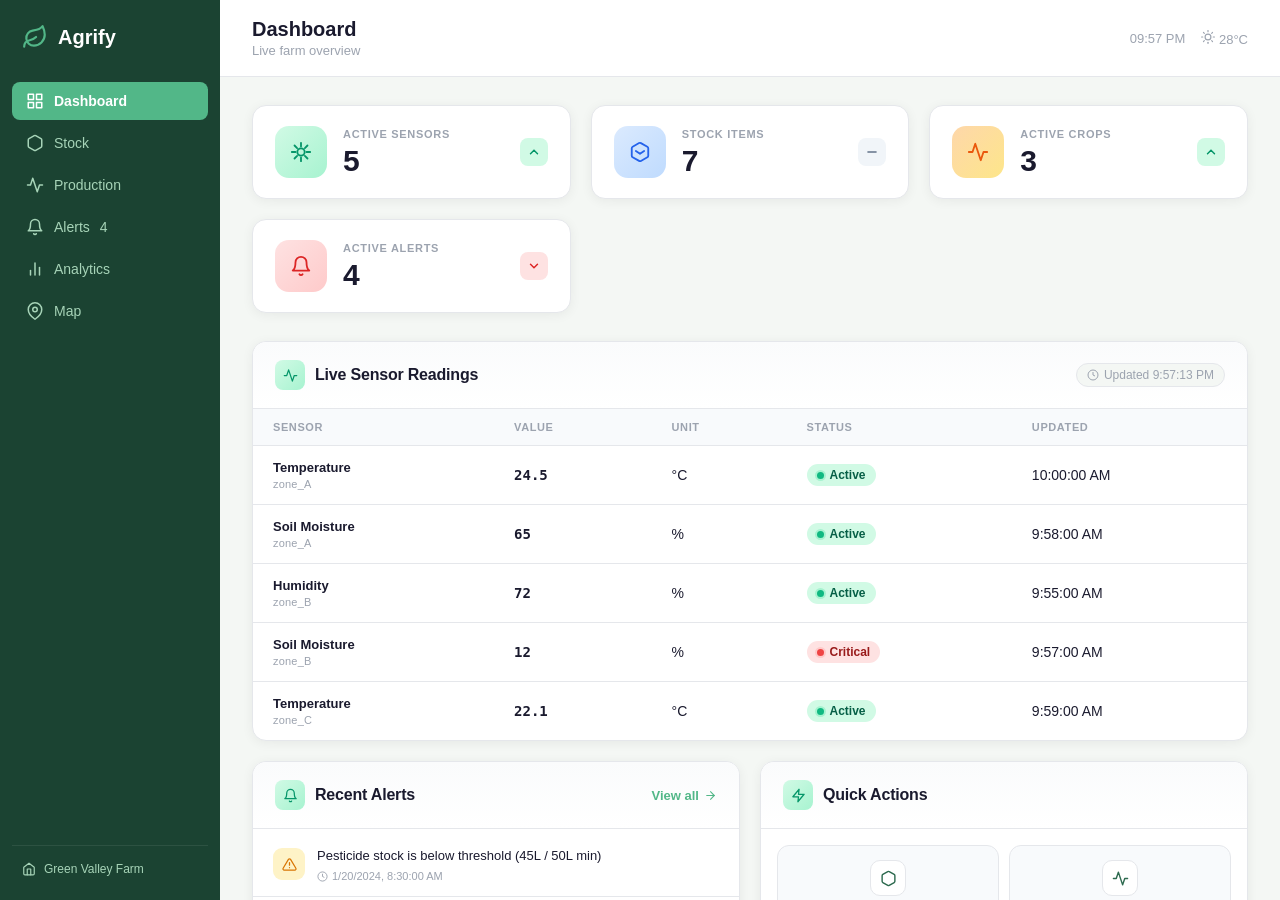
==== commit 81218e97: "add stock page and load all pages data dynamically from JSON files'" ====
--- a/index.html
+++ b/index.html
@@ -12,7 +12,7 @@
   <link rel="stylesheet" href="./styles/dashboard.css">
   <link rel="stylesheet" href="./styles/alerts.css">
   <link rel="stylesheet" href="./styles/production.css">
-
+  <link rel="stylesheet" href="./styles/stock.css">
 
 </head>
 <body>
--- a/styles/stock.css
+++ b/styles/stock.css
@@ -0,0 +1,716 @@
+/* ============================================================
+   stock.css — Agrify Stock Page Styles
+   Follows the same conventions as dashboard.css & production
+   ============================================================ */
+
+/* ---------- Stock Card Grid (reuses .crop-cards-grid) ---------- */
+
+/* Status pill variants for production/stock pages */
+.status-pill-prod-green  { background: #d1fae5; color: #065f46; }
+.status-pill-prod-green  .status-dot { background: #10b981; box-shadow: 0 0 0 2px #a7f3d0; }
+
+.status-pill-prod-orange { background: #fef3c7; color: #92400e; }
+.status-pill-prod-orange .status-dot { background: #f59e0b; box-shadow: 0 0 0 2px #fde68a; }
+
+.status-pill-prod-red    { background: #fee2e2; color: #991b1b; }
+.status-pill-prod-red    .status-dot { background: #ef4444; box-shadow: 0 0 0 2px #fecaca; }
+
+.status-pill-prod-blue   { background: #dbeafe; color: #1e40af; }
+.status-pill-prod-blue   .status-dot { background: #3b82f6; box-shadow: 0 0 0 2px #bfdbfe; }
+
+/* ---------- Crop Card (shared with production, stock extends it) ---------- */
+.crop-cards-grid {
+  display: grid;
+  grid-template-columns: repeat(auto-fill, minmax(260px, 1fr));
+  gap: 16px;
+  padding: 20px;
+}
+
+.crop-card {
+  background: var(--bg-card);
+  border-radius: 16px;
+  border: 1px solid var(--border);
+  padding: 18px;
+  display: flex;
+  flex-direction: column;
+  gap: 14px;
+  transition: transform 0.22s ease, box-shadow 0.22s ease;
+  animation: slideUp 0.3s ease both;
+  position: relative;
+  overflow: hidden;
+}
+
+.crop-card::before {
+  content: '';
+  position: absolute;
+  top: 0; left: 0; right: 0;
+  height: 3px;
+  border-radius: 16px 16px 0 0;
+}
+
+.crop-card-green::before  { background: linear-gradient(90deg, #10b981, #34d399); }
+.crop-card-orange::before { background: linear-gradient(90deg, #f59e0b, #fbbf24); }
+.crop-card-red::before    { background: linear-gradient(90deg, #ef4444, #f87171); }
+.crop-card-blue::before   { background: linear-gradient(90deg, #3b82f6, #60a5fa); }
+
+.crop-card:hover {
+  transform: translateY(-4px);
+  box-shadow: 0 10px 32px rgba(0, 0, 0, 0.10);
+}
+
+.crop-card-top {
+  display: flex;
+  align-items: flex-start;
+  justify-content: space-between;
+  gap: 10px;
+}
+
+.crop-card-icon {
+  width: 42px;
+  height: 42px;
+  border-radius: 12px;
+  display: flex;
+  align-items: center;
+  justify-content: center;
+  flex-shrink: 0;
+}
+
+.crop-card-meta {
+  display: flex;
+  flex-direction: column;
+  align-items: flex-end;
+  gap: 5px;
+}
+
+.crop-season-tag {
+  font-size: 11px;
+  font-weight: 600;
+  padding: 2px 8px;
+  border-radius: 10px;
+  letter-spacing: 0.2px;
+}
+
+.crop-card-body {
+  display: flex;
+  flex-direction: column;
+  gap: 10px;
+}
+
+.crop-name {
+  font-size: 16px;
+  font-weight: 700;
+  color: var(--text-primary);
+  font-family: 'Syne', sans-serif;
+  margin: 0;
+  letter-spacing: -0.2px;
+  line-height: 1.2;
+}
+
+.crop-stats {
+  display: grid;
+  grid-template-columns: repeat(3, 1fr);
+  gap: 8px;
+}
+
+.crop-stat {
+  display: flex;
+  flex-direction: column;
+  gap: 3px;
+}
+
+.crop-stat-label {
+  font-size: 10px;
+  font-weight: 700;
+  text-transform: uppercase;
+  letter-spacing: 0.5px;
+  color: var(--text-muted);
+}
+
+.crop-stat-val {
+  font-size: 12px;
+  font-weight: 600;
+  color: var(--text-primary);
+}
+
+/* ---------- Card Footer / Progress ---------- */
+.crop-card-footer {
+  display: flex;
+  flex-direction: column;
+  gap: 6px;
+  border-top: 1px solid var(--border);
+  padding-top: 12px;
+}
+
+.crop-progress-label {
+  display: flex;
+  justify-content: space-between;
+  font-size: 11px;
+  font-weight: 600;
+  color: var(--text-muted);
+}
+
+.crop-progress-track {
+  height: 6px;
+  background: #f1f5f9;
+  border-radius: 999px;
+  overflow: hidden;
+}
+
+.crop-progress-bar {
+  height: 100%;
+  border-radius: 999px;
+  transition: width 0.6s cubic-bezier(0.4, 0, 0.2, 1);
+}
+
+.crop-bar-green  { background: linear-gradient(90deg, #10b981, #34d399); }
+.crop-bar-orange { background: linear-gradient(90deg, #f59e0b, #fbbf24); }
+.crop-bar-red    { background: linear-gradient(90deg, #ef4444, #f87171); }
+.crop-bar-blue   { background: linear-gradient(90deg, #3b82f6, #60a5fa); }
+
+.crop-days-row {
+  display: flex;
+  align-items: center;
+  gap: 6px;
+}
+
+.crop-days {
+  font-size: 11px;
+  font-weight: 600;
+  color: var(--text-muted);
+}
+
+.crop-days.overdue { color: #ef4444; }
+
+.crop-harvested-tag {
+  font-size: 11px;
+  font-weight: 600;
+  color: #059669;
+  background: #d1fae5;
+  padding: 2px 8px;
+  border-radius: 10px;
+}
+
+.crop-empty {
+  padding: 40px;
+  text-align: center;
+  color: var(--text-muted);
+  font-size: 14px;
+  grid-column: 1 / -1;
+}
+
+/* ---------- Yield / Stock Chart ---------- */
+.yield-chart-wrap {
+  padding: 16px 20px 4px;
+}
+
+.yield-chart {
+  display: flex;
+  flex-direction: column;
+  gap: 12px;
+}
+
+.yield-bar-row {
+  display: grid;
+  grid-template-columns: 110px 1fr 90px;
+  align-items: center;
+  gap: 10px;
+}
+
+.yield-bar-label {
+  font-size: 12px;
+  font-weight: 600;
+  color: var(--text-primary);
+  white-space: nowrap;
+  overflow: hidden;
+  text-overflow: ellipsis;
+}
+
+.yield-bar-track {
+  height: 26px;
+  background: #f1f5f9;
+  border-radius: 6px;
+  overflow: hidden;
+  position: relative;
+}
+
+.yield-bar-fill {
+  height: 100%;
+  border-radius: 6px;
+  display: flex;
+  align-items: center;
+  justify-content: flex-end;
+  padding-right: 8px;
+  transition: width 0.7s cubic-bezier(0.4, 0, 0.2, 1);
+  min-width: 40px;
+}
+
+.yield-bar-fill-0 { background: linear-gradient(90deg, #10b981, #34d399); }
+.yield-bar-fill-1 { background: linear-gradient(90deg, #3b82f6, #60a5fa); }
+
+.yield-bar-val {
+  font-size: 10px;
+  font-weight: 700;
+  color: white;
+  white-space: nowrap;
+}
+
+.yield-bar-eff {
+  display: flex;
+  justify-content: flex-end;
+}
+
+.eff-pill {
+  font-size: 11px;
+  font-weight: 600;
+  background: #f0fdf4;
+  color: #15803d;
+  padding: 3px 9px;
+  border-radius: 20px;
+  white-space: nowrap;
+}
+
+.yield-summary {
+  display: flex;
+  justify-content: space-between;
+  align-items: center;
+  background: #f8fafc;
+  border-radius: 10px;
+  padding: 12px 16px;
+  margin-top: 8px;
+  border: 1px solid var(--border);
+}
+
+.yield-summary-item {
+  display: flex;
+  flex-direction: column;
+  gap: 2px;
+}
+
+.yield-summary-label {
+  font-size: 11px;
+  font-weight: 600;
+  text-transform: uppercase;
+  letter-spacing: 0.5px;
+  color: var(--text-muted);
+}
+
+.yield-summary-val {
+  font-size: 18px;
+  font-weight: 800;
+  font-family: 'Syne', sans-serif;
+  color: var(--text-primary);
+}
+
+.yield-summary-val.positive { color: #10b981; }
+
+/* ---------- Projected / Warehouse List ---------- */
+.projected-list { padding: 4px 0; }
+
+.projected-wrap {
+  padding: 16px 20px;
+  display: flex;
+  flex-direction: column;
+  gap: 14px;
+}
+
+.projected-item {
+  display: flex;
+  flex-direction: column;
+  gap: 6px;
+}
+
+.projected-item-top {
+  display: flex;
+  align-items: center;
+  gap: 8px;
+}
+
+.projected-crop-dot {
+  width: 10px;
+  height: 10px;
+  border-radius: 50%;
+  flex-shrink: 0;
+}
+
+.projected-crop-name {
+  font-size: 13px;
+  font-weight: 600;
+  color: var(--text-primary);
+  flex: 1;
+}
+
+.projected-val {
+  font-size: 13px;
+  font-weight: 700;
+  color: var(--text-primary);
+  font-family: 'Syne', sans-serif;
+}
+
+.projected-track {
+  height: 6px;
+  background: #f1f5f9;
+  border-radius: 999px;
+  overflow: hidden;
+}
+
+.projected-fill {
+  height: 100%;
+  border-radius: 999px;
+  transition: width 0.6s cubic-bezier(0.4, 0, 0.2, 1);
+}
+
+.projected-total {
+  display: flex;
+  align-items: center;
+  gap: 6px;
+  font-size: 12px;
+  color: var(--text-muted);
+  font-weight: 500;
+  border-top: 1px solid var(--border);
+  padding-top: 12px;
+  margin-top: 4px;
+}
+
+.projected-total strong {
+  color: var(--text-primary);
+  font-weight: 700;
+}
+
+/* ---------- Production / Stock Table specifics ---------- */
+.production-table .prod-crop-cell {
+  display: flex;
+  align-items: center;
+  gap: 10px;
+}
+
+.prod-crop-icon {
+  width: 30px;
+  height: 30px;
+  display: flex;
+  align-items: center;
+  justify-content: center;
+  flex-shrink: 0;
+  opacity: 0.85;
+}
+
+.sensor-value-na {
+  color: var(--text-muted);
+  font-weight: 500;
+  font-size: 13px;
+}
+
+.season-tag {
+  display: inline-block;
+  font-size: 11px;
+  font-weight: 600;
+  padding: 3px 9px;
+  border-radius: 10px;
+  letter-spacing: 0.2px;
+}
+
+/* ---------- Filter Tabs ---------- */
+.filter-tabs {
+  display: flex;
+  gap: 4px;
+  background: #f1f5f9;
+  padding: 4px;
+  border-radius: 10px;
+}
+
+.filter-tab {
+  padding: 5px 13px;
+  border: none;
+  background: transparent;
+  border-radius: 7px;
+  font-size: 12px;
+  font-weight: 600;
+  color: var(--text-muted);
+  cursor: pointer;
+  transition: all 0.18s ease;
+  white-space: nowrap;
+}
+
+.filter-tab:hover {
+  color: var(--text-primary);
+  background: rgba(255,255,255,0.6);
+}
+
+.filter-tab.active {
+  background: white;
+  color: var(--green-primary);
+  box-shadow: 0 1px 4px rgba(0,0,0,0.08);
+}
+
+/* ---------- Modal ---------- */
+.modal-overlay {
+  position: fixed;
+  inset: 0;
+  background: rgba(0, 0, 0, 0.45);
+  backdrop-filter: blur(4px);
+  z-index: 1000;
+  display: none;
+  align-items: center;
+  justify-content: center;
+  padding: 20px;
+}
+
+.modal-overlay.open {
+  display: flex;
+  animation: fadeIn 0.2s ease;
+}
+
+@keyframes fadeIn {
+  from { opacity: 0; }
+  to   { opacity: 1; }
+}
+
+.modal {
+  background: var(--bg-card);
+  border-radius: 20px;
+  width: 100%;
+  max-width: 520px;
+  box-shadow: 0 24px 64px rgba(0,0,0,0.18);
+  border: 1px solid var(--border);
+  animation: modalIn 0.25s cubic-bezier(0.34, 1.56, 0.64, 1);
+}
+
+@keyframes modalIn {
+  from { opacity: 0; transform: scale(0.95) translateY(10px); }
+  to   { opacity: 1; transform: scale(1) translateY(0); }
+}
+
+.modal-header {
+  display: flex;
+  align-items: center;
+  justify-content: space-between;
+  padding: 20px 24px;
+  border-bottom: 1px solid var(--border);
+}
+
+.modal-header h3 {
+  font-size: 17px;
+  font-weight: 700;
+  font-family: 'Syne', sans-serif;
+  color: var(--text-primary);
+  margin: 0;
+}
+
+.modal-close {
+  width: 32px;
+  height: 32px;
+  border: 1px solid var(--border);
+  border-radius: 8px;
+  background: var(--bg);
+  display: flex;
+  align-items: center;
+  justify-content: center;
+  cursor: pointer;
+  color: var(--text-muted);
+  transition: all 0.18s;
+}
+
+.modal-close:hover {
+  background: #fee2e2;
+  border-color: #fecaca;
+  color: #dc2626;
+}
+
+.modal-body {
+  padding: 20px 24px;
+  display: flex;
+  flex-direction: column;
+  gap: 16px;
+}
+
+.form-row {
+  display: grid;
+  grid-template-columns: 1fr 1fr;
+  gap: 14px;
+}
+
+.form-group {
+  display: flex;
+  flex-direction: column;
+  gap: 6px;
+}
+
+.form-label {
+  font-size: 12px;
+  font-weight: 700;
+  text-transform: uppercase;
+  letter-spacing: 0.5px;
+  color: var(--text-muted);
+}
+
+.form-optional {
+  font-weight: 400;
+  text-transform: none;
+  letter-spacing: 0;
+  font-size: 11px;
+}
+
+.form-input {
+  padding: 9px 12px;
+  border: 1px solid var(--border);
+  border-radius: 10px;
+  background: var(--bg);
+  font-size: 14px;
+  font-weight: 500;
+  color: var(--text-primary);
+  outline: none;
+  transition: border-color 0.18s, box-shadow 0.18s;
+  font-family: inherit;
+  width: 100%;
+  box-sizing: border-box;
+}
+
+.form-input:focus {
+  border-color: var(--green-primary);
+  box-shadow: 0 0 0 3px rgba(82, 183, 136, 0.15);
+}
+
+.modal-footer {
+  display: flex;
+  justify-content: flex-end;
+  gap: 10px;
+  padding: 16px 24px;
+  border-top: 1px solid var(--border);
+  background: #fafbfc;
+  border-radius: 0 0 20px 20px;
+}
+
+/* Buttons — match main.css conventions */
+.btn-primary {
+  display: inline-flex;
+  align-items: center;
+  gap: 6px;
+  padding: 9px 18px;
+  background: var(--green-primary, #52b788);
+  color: white;
+  border: none;
+  border-radius: 10px;
+  font-size: 13px;
+  font-weight: 600;
+  cursor: pointer;
+  transition: all 0.2s ease;
+  font-family: inherit;
+}
+
+.btn-primary:hover {
+  background: var(--green-dark, #3d9970);
+  transform: translateY(-1px);
+  box-shadow: 0 4px 14px rgba(82, 183, 136, 0.35);
+}
+
+.btn-secondary {
+  display: inline-flex;
+  align-items: center;
+  gap: 6px;
+  padding: 9px 18px;
+  background: white;
+  color: var(--text-primary);
+  border: 1px solid var(--border);
+  border-radius: 10px;
+  font-size: 13px;
+  font-weight: 600;
+  cursor: pointer;
+  transition: all 0.2s ease;
+  font-family: inherit;
+}
+
+.btn-secondary:hover {
+  background: #f8fafc;
+  border-color: #cbd5e1;
+}
+
+/* ---------- Page Header ---------- */
+.page-header {
+  display: flex;
+  align-items: center;
+  justify-content: space-between;
+  margin-bottom: 24px;
+  gap: 16px;
+  flex-wrap: wrap;
+}
+
+.page-header-left {
+  display: flex;
+  align-items: center;
+  gap: 14px;
+}
+
+.page-header-icon {
+  width: 44px;
+  height: 44px;
+  border-radius: 13px;
+  background: linear-gradient(135deg, #d1fae5, #a7f3d0);
+  color: #059669;
+  display: flex;
+  align-items: center;
+  justify-content: center;
+  flex-shrink: 0;
+}
+
+.page-title {
+  font-size: 22px;
+  font-weight: 800;
+  font-family: 'Syne', sans-serif;
+  color: var(--text-primary);
+  margin: 0;
+  letter-spacing: -0.3px;
+}
+
+.page-subtitle {
+  font-size: 13px;
+  color: var(--text-muted);
+  margin: 3px 0 0;
+  font-weight: 500;
+}
+
+/* ---------- Harvested footer (reused) ---------- */
+.harvested-footer {
+  display: flex;
+  align-items: center;
+  gap: 6px;
+  font-size: 12px;
+  font-weight: 600;
+  color: #059669;
+  background: #f0fdf4;
+  border-radius: 8px;
+  padding: 8px 12px;
+  margin-top: -4px;
+}
+
+/* ---------- Animations ---------- */
+@keyframes slideUp {
+  from { opacity: 0; transform: translateY(8px); }
+  to   { opacity: 1; transform: translateY(0); }
+}
+
+.crop-card:nth-child(1) { animation-delay: 0.04s; }
+.crop-card:nth-child(2) { animation-delay: 0.08s; }
+.crop-card:nth-child(3) { animation-delay: 0.12s; }
+.crop-card:nth-child(4) { animation-delay: 0.16s; }
+.crop-card:nth-child(5) { animation-delay: 0.20s; }
+.crop-card:nth-child(6) { animation-delay: 0.24s; }
+.crop-card:nth-child(7) { animation-delay: 0.28s; }
+
+/* ---------- Responsive ---------- */
+@media (max-width: 1024px) {
+  .yield-bar-row { grid-template-columns: 90px 1fr 80px; }
+}
+
+@media (max-width: 768px) {
+  .crop-cards-grid { grid-template-columns: repeat(2, 1fr); gap: 12px; padding: 14px; }
+  .form-row { grid-template-columns: 1fr; }
+  .filter-tabs { flex-wrap: wrap; }
+  .yield-bar-row { grid-template-columns: 80px 1fr 70px; gap: 6px; }
+  .page-header { flex-direction: column; align-items: flex-start; }
+}
+
+@media (max-width: 480px) {
+  .crop-cards-grid { grid-template-columns: 1fr; }
+  .crop-stats { grid-template-columns: repeat(2, 1fr); }
+  .yield-bar-row { grid-template-columns: 70px 1fr; }
+  .yield-bar-eff { display: none; }
+}
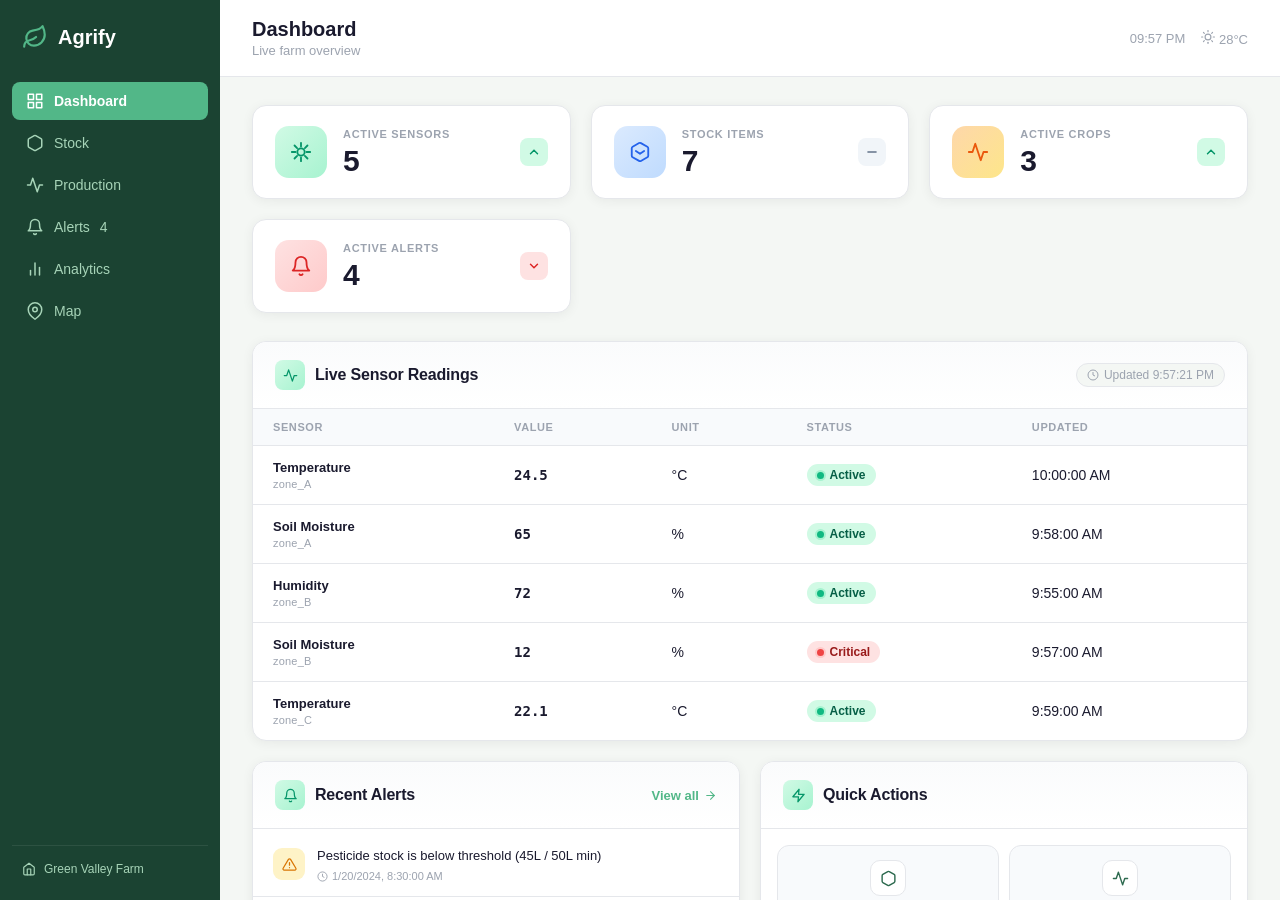
==== commit ff41f006: "fix style import" ====
--- a/index.html
+++ b/index.html
@@ -13,6 +13,7 @@
   <link rel="stylesheet" href="./styles/alerts.css">
   <link rel="stylesheet" href="./styles/production.css">
   <link rel="stylesheet" href="./styles/stock.css">
+  <link rel="stylesheet" href="./styles/map.css">
 
 </head>
 <body>
--- a/styles/map.css
+++ b/styles/map.css
@@ -0,0 +1,250 @@
+#farm-map {
+  height: 460px;
+  width: 100%;
+  border-radius: 0 0 12px 12px;
+  z-index: 1;
+  background: #e8f4e8
+}
+
+.map-layout {
+  display: grid;
+  grid-template-columns: 1fr 320px;
+  gap: 16px;
+  align-items: start
+}
+
+@media (max-width: 900px) {
+  .map-layout { grid-template-columns: 1fr }
+}
+
+.map-card { padding: 0; overflow: hidden }
+.map-card .card-header { padding: 14px 18px; border-bottom: 1px solid var(--border, #e5e7eb) }
+
+.zone-panel { min-height: 520px; display: flex; flex-direction: column }
+
+.zone-panel-empty {
+  flex: 1;
+  display: flex;
+  flex-direction: column;
+  align-items: center;
+  justify-content: center;
+  color: var(--text-muted, #9ca3af);
+  gap: 12px;
+  padding: 40px 20px;
+  text-align: center
+}
+
+.zone-panel-empty svg { opacity: .4 }
+.zone-panel-empty p { font-size: 13px; line-height: 1.5; margin: 0 }
+
+.zone-detail-header {
+  display: flex;
+  align-items: center;
+  gap: 12px;
+  padding-bottom: 14px;
+  border-bottom: 1px solid var(--border, #e5e7eb);
+  margin-bottom: 16px
+}
+
+.zone-detail-dot { width: 14px; height: 14px; border-radius: 50%; flex-shrink: 0; box-shadow: 0 0 0 3px rgba(0,0,0,.08) }
+.zone-detail-name { font-size: 16px; font-weight: 700; margin: 0 }
+.zone-detail-crop { font-size: 12px; color: var(--text-muted, #9ca3af) }
+
+.zone-sensor-grid { display: grid; grid-template-columns: 1fr 1fr; gap: 10px; margin-bottom: 16px }
+
+.zone-sensor-item {
+  background: var(--bg-secondary, #f8fafc);
+  border-radius: 8px;
+  padding: 10px 12px;
+  border: 1px solid var(--border, #e5e7eb)
+}
+
+.zone-sensor-label {
+  font-size: 11px;
+  color: var(--text-muted, #9ca3af);
+  text-transform: uppercase;
+  letter-spacing: .04em;
+  display: block;
+  margin-bottom: 4px
+}
+
+.zone-sensor-val { font-size: 18px; font-weight: 700; color: var(--text, #111827); display: block; line-height: 1 }
+.zone-sensor-val span { font-size: 11px; font-weight: 500; color: var(--text-muted, #9ca3af); margin-left: 2px }
+.zone-sensor-bar { height: 3px; border-radius: 99px; background: var(--border, #e5e7eb); margin-top: 6px; overflow: hidden }
+.zone-sensor-bar-fill { height: 100%; border-radius: 99px; transition: width .4s }
+
+.zone-irr-toggle-row {
+  display: flex;
+  align-items: center;
+  justify-content: space-between;
+  padding: 12px 14px;
+  border-radius: 10px;
+  border: 1.5px solid var(--border, #e5e7eb);
+  margin-bottom: 10px;
+  transition: border-color .2s, background .2s
+}
+
+.zone-irr-toggle-row.on       { border-color: #3b82f6; background: #eff6ff }
+.zone-irr-toggle-row.critical { border-color: #dc2626; background: #fff1f1 }
+.zone-irr-label { font-size: 13px; font-weight: 600; display: flex; align-items: center; gap: 7px }
+.zone-irr-sub { font-size: 11px; color: var(--text-muted, #9ca3af); display: block; margin-top: 1px }
+
+.toggle { position: relative; display: inline-flex; cursor: pointer }
+.toggle input { opacity: 0; width: 0; height: 0; position: absolute }
+
+.toggle-track {
+  width: 40px;
+  height: 22px;
+  background: #d1d5db;
+  border-radius: 99px;
+  transition: background .2s;
+  position: relative
+}
+
+.toggle input:checked + .toggle-track { background: #3b82f6 }
+
+.toggle-track::after {
+  content: '';
+  position: absolute;
+  top: 3px;
+  left: 3px;
+  width: 16px;
+  height: 16px;
+  border-radius: 50%;
+  background: #fff;
+  box-shadow: 0 1px 3px rgba(0,0,0,.2);
+  transition: transform .2s
+}
+
+.toggle input:checked + .toggle-track::after { transform: translateX(18px) }
+
+.zone-water-usage { font-size: 12px; color: var(--text-muted, #9ca3af); display: flex; align-items: center; gap: 6px; margin-top: 8px }
+
+.irr-table { width: 100%; border-collapse: collapse }
+
+.irr-table th {
+  text-align: left;
+  font-size: 11px;
+  text-transform: uppercase;
+  letter-spacing: .06em;
+  color: var(--text-muted, #9ca3af);
+  padding: 0 16px 10px;
+  font-weight: 600;
+  border-bottom: 1px solid var(--border, #e5e7eb)
+}
+
+.irr-table td { padding: 12px 16px; font-size: 13px; border-bottom: 1px solid var(--border, #e5e7eb); vertical-align: middle }
+.irr-table tr:last-child td { border-bottom: none }
+.irr-table tr.row-active   td:first-child { border-left: 3px solid #3b82f6 }
+.irr-table tr.row-critical td:first-child { border-left: 3px solid #dc2626 }
+.irr-table tr.row-inactive td:first-child { border-left: 3px solid transparent }
+
+.zone-name-cell { display: flex; align-items: center; gap: 9px }
+.zone-color-dot { width: 11px; height: 11px; border-radius: 50%; flex-shrink: 0 }
+
+.irr-status-pill { display: inline-flex; align-items: center; gap: 5px; font-size: 11px; font-weight: 600; padding: 3px 9px; border-radius: 99px }
+.irr-status-pill.active   { background: #dbeafe; color: #1d4ed8 }
+.irr-status-pill.inactive { background: #f3f4f6; color: #6b7280 }
+.irr-status-pill.critical { background: #fee2e2; color: #991b1b }
+
+.irr-status-dot { width: 6px; height: 6px; border-radius: 50% }
+.irr-status-pill.active   .irr-status-dot { background: #3b82f6; animation: blink 1.4s infinite }
+.irr-status-pill.inactive .irr-status-dot { background: #9ca3af }
+.irr-status-pill.critical .irr-status-dot { background: #dc2626; animation: blink .8s infinite }
+
+@keyframes blink { 0%, 100% { opacity: 1 } 50% { opacity: .25 } }
+
+.water-cell { font-size: 12px; color: var(--text-muted, #9ca3af) }
+.water-cell strong { color: var(--text, #111827); font-weight: 600 }
+
+.map-legend {
+  position: absolute;
+  bottom: 24px;
+  right: 24px;
+  z-index: 500;
+  background: rgba(255,255,255,.95);
+  backdrop-filter: blur(8px);
+  border-radius: 10px;
+  padding: 10px 14px;
+  font-size: 11px;
+  border: 1px solid rgba(0,0,0,.08);
+  box-shadow: 0 4px 16px rgba(0,0,0,.1);
+  pointer-events: none
+}
+
+.legend-title { font-weight: 700; font-size: 10px; text-transform: uppercase; letter-spacing: .06em; color: #6b7280; margin-bottom: 6px }
+.legend-row { display: flex; align-items: center; gap: 7px; margin-bottom: 4px; color: #374151 }
+.legend-row:last-child { margin-bottom: 0 }
+.legend-swatch { width: 22px; height: 10px; border-radius: 3px; flex-shrink: 0; border: 1px solid rgba(0,0,0,.1) }
+
+.leaflet-popup-content-wrapper { border-radius: 10px !important; box-shadow: 0 8px 24px rgba(0,0,0,.15) !important; font-family: inherit !important }
+.map-popup { font-size: 13px }
+.map-popup-name { font-size: 14px; font-weight: 700; margin: 0 0 4px }
+.map-popup-crop { font-size: 12px; color: #6b7280; margin: 0 0 8px }
+.map-popup-row { display: flex; justify-content: space-between; gap: 16px; font-size: 12px; margin-bottom: 3px }
+.map-popup-row span:first-child { color: #9ca3af }
+.map-popup-row span:last-child { font-weight: 600 }
+.map-popup-status { margin-top: 8px; padding-top: 8px; border-top: 1px solid #f0f0f0; font-size: 12px; font-weight: 600; display: flex; align-items: center; gap: 5px }
+.map-popup-status.active   { color: #2563eb }
+.map-popup-status.inactive { color: #6b7280 }
+.map-popup-status.critical { color: #dc2626 }
+
+.irr-bulk-row {
+  display: flex;
+  align-items: center;
+  gap: 8px;
+  padding: 10px 16px;
+  border-bottom: 1px solid var(--border, #e5e7eb);
+  background: var(--bg-secondary, #f8fafc)
+}
+
+.irr-bulk-label { font-size: 12px; color: var(--text-muted, #9ca3af); margin-right: auto }
+
+.btn-bulk {
+  font-size: 12px;
+  font-weight: 600;
+  padding: 5px 12px;
+  border-radius: 6px;
+  border: 1px solid var(--border, #e5e7eb);
+  cursor: pointer;
+  transition: all .15s;
+  background: #fff;
+  color: var(--text, #374151);
+  display: inline-flex;
+  align-items: center;
+  gap: 5px
+}
+
+.btn-bulk:hover        { background: #f0f9ff; border-color: #93c5fd; color: #1d4ed8 }
+.btn-bulk.danger:hover { background: #fff1f1; border-color: #fca5a5; color: #dc2626 }
+
+.zone-panel-back {
+  display: inline-flex;
+  align-items: center;
+  gap: 5px;
+  font-size: 11px;
+  color: var(--text-muted, #9ca3af);
+  cursor: pointer;
+  margin-bottom: 14px;
+  padding: 3px 0;
+  border: none;
+  background: none;
+  transition: color .15s
+}
+
+.zone-panel-back:hover { color: #374151 }
+
+.zone-tooltip {
+  background: rgba(0,0,0,.72) !important;
+  border: none !important;
+  border-radius: 5px !important;
+  color: #fff !important;
+  font-size: 11px !important;
+  font-weight: 600 !important;
+  padding: 3px 8px !important;
+  box-shadow: none !important;
+  white-space: nowrap
+}
+
+.zone-tooltip::before { display: none !important }
+.leaflet-popup-content { margin: 12px 14px !important }
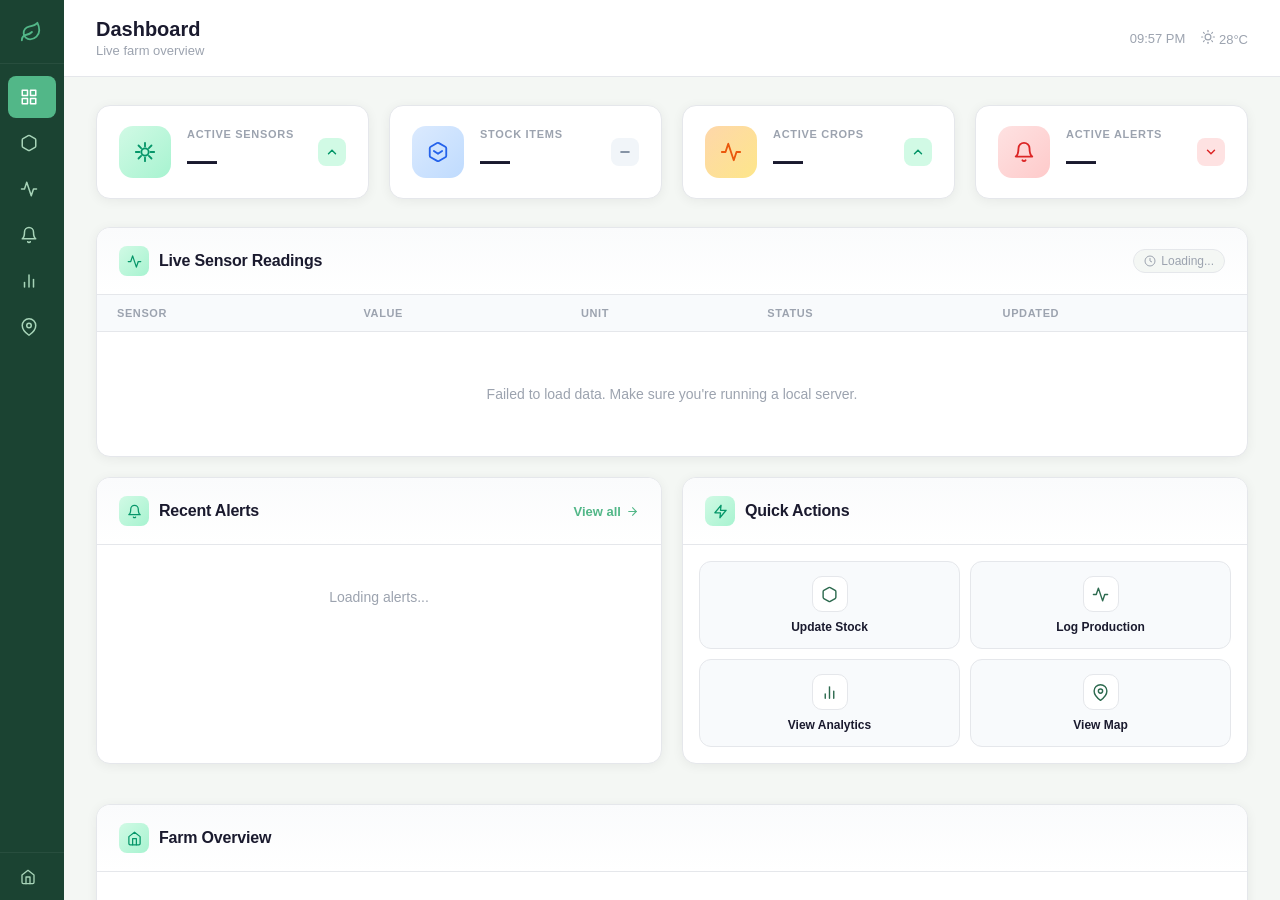
==== commit eb3d97f1: "Serving json data to the client side through php back-end layer" ====
--- a/index.html
+++ b/index.html
@@ -16,82 +16,83 @@
   <link rel="stylesheet" href="./styles/map.css">
 
 </head>
+
 <body>
-
-  <aside class="sidebar">
+  <aside class="sidebar" id="sidebar">
     <div class="logo">
-      <svg xmlns="http://www.w3.org/2000/svg" width="26" height="26" viewBox="0 0 24 24"
-           fill="none" stroke="#52b788" stroke-width="2" stroke-linecap="round" stroke-linejoin="round">
+      <svg class="logo-icon" xmlns="http://www.w3.org/2000/svg" width="22" height="22" viewBox="0 0 24 24"
+          fill="none" stroke="#52b788" stroke-width="2" stroke-linecap="round" stroke-linejoin="round">
         <path d="M11 20A7 7 0 0 1 9.8 6.1C15.5 5 17 4.48 19 2c1 2 2 4.18 2 8 0 5.5-4.78 10-10 10z"/>
         <path d="M2 21c0-3 1.85-5.36 5.08-6C9.5 14.52 12 13 13 12"/>
       </svg>
-      <span>Agrify</span>
+      <span class="logo-text">Agrify</span>
     </div>
 
     <nav>
       <a href="#dashboard" class="nav-item active" data-page="dashboard">
         <svg xmlns="http://www.w3.org/2000/svg" width="18" height="18" viewBox="0 0 24 24"
-             fill="none" stroke="currentColor" stroke-width="2" stroke-linecap="round" stroke-linejoin="round">
+            fill="none" stroke="currentColor" stroke-width="2" stroke-linecap="round" stroke-linejoin="round">
           <rect x="3" y="3" width="7" height="7"/><rect x="14" y="3" width="7" height="7"/>
           <rect x="14" y="14" width="7" height="7"/><rect x="3" y="14" width="7" height="7"/>
         </svg>
-        Dashboard
+        <span class="nav-label">Dashboard</span>
       </a>
 
       <a href="#stock" class="nav-item" data-page="stock">
         <svg xmlns="http://www.w3.org/2000/svg" width="18" height="18" viewBox="0 0 24 24"
-             fill="none" stroke="currentColor" stroke-width="2" stroke-linecap="round" stroke-linejoin="round">
+            fill="none" stroke="currentColor" stroke-width="2" stroke-linecap="round" stroke-linejoin="round">
           <path d="M21 16V8a2 2 0 0 0-1-1.73l-7-4a2 2 0 0 0-2 0l-7 4A2 2 0 0 0 3 8v8a2 2 0 0 0 1 1.73l7 4a2 2 0 0 0 2 0l7-4A2 2 0 0 0 21 16z"/>
         </svg>
-        Stock
+        <span class="nav-label">Stock</span>
       </a>
 
       <a href="#production" class="nav-item" data-page="production">
         <svg xmlns="http://www.w3.org/2000/svg" width="18" height="18" viewBox="0 0 24 24"
-             fill="none" stroke="currentColor" stroke-width="2" stroke-linecap="round" stroke-linejoin="round">
+            fill="none" stroke="currentColor" stroke-width="2" stroke-linecap="round" stroke-linejoin="round">
           <polyline points="22 12 18 12 15 21 9 3 6 12 2 12"/>
         </svg>
-        Production
+        <span class="nav-label">Production</span>
       </a>
 
       <a href="#alerts" class="nav-item" data-page="alerts">
         <svg xmlns="http://www.w3.org/2000/svg" width="18" height="18" viewBox="0 0 24 24"
-             fill="none" stroke="currentColor" stroke-width="2" stroke-linecap="round" stroke-linejoin="round">
+            fill="none" stroke="currentColor" stroke-width="2" stroke-linecap="round" stroke-linejoin="round">
           <path d="M18 8A6 6 0 0 0 6 8c0 7-3 9-3 9h18s-3-2-3-9"/>
           <path d="M13.73 21a2 2 0 0 1-3.46 0"/>
         </svg>
-        Alerts
+        <span class="nav-label">Alerts</span>
         <span class="badge" id="alert-badge">0</span>
       </a>
 
       <a href="#analytics" class="nav-item" data-page="analytics">
         <svg xmlns="http://www.w3.org/2000/svg" width="18" height="18" viewBox="0 0 24 24"
-             fill="none" stroke="currentColor" stroke-width="2" stroke-linecap="round" stroke-linejoin="round">
+            fill="none" stroke="currentColor" stroke-width="2" stroke-linecap="round" stroke-linejoin="round">
           <line x1="18" y1="20" x2="18" y2="10"/>
           <line x1="12" y1="20" x2="12" y2="4"/>
           <line x1="6"  y1="20" x2="6"  y2="14"/>
         </svg>
-        Analytics
+        <span class="nav-label">Analytics</span>
       </a>
 
       <a href="#map" class="nav-item" data-page="map">
         <svg xmlns="http://www.w3.org/2000/svg" width="18" height="18" viewBox="0 0 24 24"
-             fill="none" stroke="currentColor" stroke-width="2" stroke-linecap="round" stroke-linejoin="round">
+            fill="none" stroke="currentColor" stroke-width="2" stroke-linecap="round" stroke-linejoin="round">
           <path d="M21 10c0 7-9 13-9 13s-9-6-9-13a9 9 0 0 1 18 0z"/>
           <circle cx="12" cy="10" r="3"/>
         </svg>
-        Map
+        <span class="nav-label">Map</span>
       </a>
     </nav>
 
     <div class="sidebar-footer">
-      <svg xmlns="http://www.w3.org/2000/svg" width="14" height="14" viewBox="0 0 24 24"
-           fill="none" stroke="currentColor" stroke-width="2" stroke-linecap="round" stroke-linejoin="round">
+      <svg xmlns="http://www.w3.org/2000/svg" width="16" height="16" viewBox="0 0 24 24"
+          fill="none" stroke="currentColor" stroke-width="2" stroke-linecap="round" stroke-linejoin="round">
         <path d="M3 9l9-7 9 7v11a2 2 0 0 1-2 2H5a2 2 0 0 1-2-2z"/>
         <polyline points="9 22 9 12 15 12 15 22"/>
       </svg>
-      Green Valley Farm
+      <span class="nav-label">Green Valley Farm</span>
     </div>
+
   </aside>
 
   <main class="main">
--- a/styles/main.css
+++ b/styles/main.css
@@ -39,49 +39,173 @@
 /* ---------- Sidebar ---------- */
 .sidebar {
   width: 220px;
+  min-width: 220px;
   background: var(--sidebar-bg);
   display: flex;
   flex-direction: column;
   padding: 24px 12px;
   gap: 8px;
+  transition: width 0.25s ease, min-width 0.25s ease;
+  overflow: hidden;
+}
+
+.sidebar.collapsed {
+  width: 64px;
+  min-width: 64px;
 }
 
 .logo {
   display: flex;
   align-items: center;
   gap: 10px;
+  padding: 4px 8px 20px;
+  white-space: nowrap;
+  overflow: hidden;
+}
+
+.logo-icon {
+  flex-shrink: 0;
+}
+
+.logo-text {
   font-family: 'Syne', sans-serif;
   font-size: 20px;
   font-weight: 800;
   color: #fff;
-  padding: 0 10px 24px;
-}
-
-nav { display: flex; flex-direction: column; gap: 4px; flex: 1; }
+  flex: 1;                      /* pushes toggle to far right */
+  transition: opacity 0.2s ease;
+  overflow: hidden;
+  white-space: nowrap;
+}
+
+/* ---------- Sidebar ---------- */
+.sidebar {
+  width: 64px;
+  min-width: 64px;
+  background: var(--sidebar-bg);
+  display: flex;
+  flex-direction: column;
+  padding: 0;
+  gap: 0;
+  transition: width 0.25s ease, min-width 0.25s ease;
+  overflow: hidden;
+}
+
+/* Expand on hover */
+.sidebar:hover {
+  width: 220px;
+  min-width: 220px;
+}
+
+/* Logo */
+.logo {
+  display: flex;
+  align-items: center;
+  gap: 12px;
+  padding: 0 20px;
+  height: 64px;             /* same height as topbar */
+  min-height: 64px;
+  white-space: nowrap;
+  overflow: hidden;
+  border-bottom: 1px solid rgba(255,255,255,0.06);
+  flex-shrink: 0;
+}
+
+.logo-icon {
+  flex-shrink: 0;
+  display: block;
+}
+
+.logo-text {
+  font-family: 'Syne', sans-serif;
+  font-size: 20px;
+  font-weight: 800;
+  color: #fff;
+  opacity: 0;
+  white-space: nowrap;
+  transition: opacity 0.2s ease;
+  pointer-events: none;
+}
+
+.sidebar:hover .logo-text {
+  opacity: 1;
+}
+
+/* Nav */
+nav {
+  display: flex;
+  flex-direction: column;
+  gap: 4px;
+  flex: 1;
+  padding: 12px 8px;
+  overflow: hidden;
+}
 
 .nav-item {
   display: flex;
   align-items: center;
-  gap: 10px;
-  padding: 10px 14px;
+  gap: 12px;
+  padding: 10px 12px;
   border-radius: 8px;
   font-size: 14px;
   font-weight: 500;
   color: var(--sidebar-text);
   transition: background 0.15s, color 0.15s;
-}
-.nav-item:hover  { background: rgba(255, 255, 255, 0.08); color: #fff; }
+  white-space: nowrap;
+  overflow: hidden;
+  min-height: 42px;
+}
+
+.nav-item:hover  { background: rgba(255,255,255,0.08); color: #fff; }
 .nav-item.active { background: var(--green-light); color: #fff; font-weight: 600; }
-
+.nav-item svg    { flex-shrink: 0; }
+
+/* Labels hidden by default, fade in on sidebar hover */
+.nav-label {
+  opacity: 0;
+  transition: opacity 0.15s ease;
+  white-space: nowrap;
+  overflow: hidden;
+}
+
+.sidebar:hover .nav-label {
+  opacity: 1;
+}
+
+/* Badge */
+.badge {
+  margin-left: auto;
+  background: #e63946;
+  color: #fff;
+  font-size: 11px;
+  font-weight: 700;
+  padding: 1px 6px;
+  border-radius: 99px;
+  flex-shrink: 0;
+  opacity: 0;
+  transition: opacity 0.15s ease;
+}
+
+.sidebar:hover .badge {
+  opacity: 1;
+}
+
+/* Footer */
 .sidebar-footer {
   display: flex;
   align-items: center;
-  gap: 8px;
+  gap: 10px;
   font-size: 12px;
   color: var(--sidebar-text);
-  padding: 16px 10px 0;
-  border-top: 1px solid rgba(255, 255, 255, 0.08);
-}
+  padding: 14px 20px;
+  border-top: 1px solid rgba(255,255,255,0.06);
+  white-space: nowrap;
+  overflow: hidden;
+  flex-shrink: 0;
+  min-height: 48px;
+}
+
+.sidebar-footer svg { flex-shrink: 0; }
 
 /* ---------- Topbar ---------- */
 .topbar {
@@ -108,4 +232,5 @@
 @keyframes fadeIn {
   from { opacity: 0; transform: translateY(6px); }
   to   { opacity: 1; transform: translateY(0); }
-}+}
+
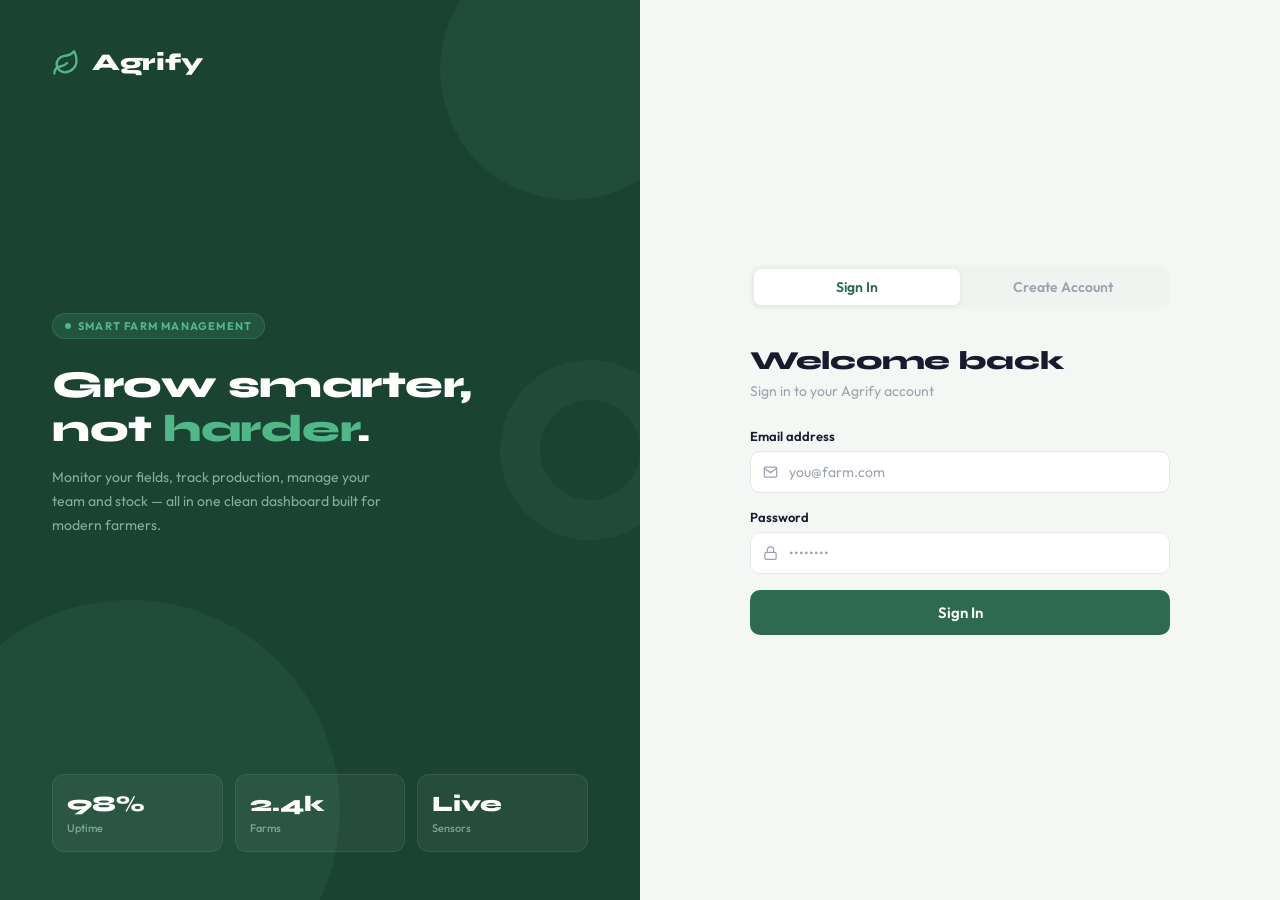
==== commit 3de6bebf: "feat(auth): add unified login and signup page with API integration" ====
--- a/index.html
+++ b/index.html
@@ -82,16 +82,31 @@
         </svg>
         <span class="nav-label">Map</span>
       </a>
+      
+           <!-- Logout button -->
+  <button class="logout-btn" onclick="handleLogout()">
+    <svg xmlns="http://www.w3.org/2000/svg" width="16" height="16" viewBox="0 0 24 24"
+        fill="none" stroke="currentColor" stroke-width="2" stroke-linecap="round" stroke-linejoin="round">
+      <path d="M9 21H5a2 2 0 0 1-2-2V5a2 2 0 0 1 2-2h4"/>
+      <polyline points="16 17 21 12 16 7"/>
+      <line x1="21" y1="12" x2="9" y2="12"/>
+    </svg>
+    <span class="nav-label">Logout</span>
+  </button>
     </nav>
 
-    <div class="sidebar-footer">
-      <svg xmlns="http://www.w3.org/2000/svg" width="16" height="16" viewBox="0 0 24 24"
-          fill="none" stroke="currentColor" stroke-width="2" stroke-linecap="round" stroke-linejoin="round">
-        <path d="M3 9l9-7 9 7v11a2 2 0 0 1-2 2H5a2 2 0 0 1-2-2z"/>
-        <polyline points="9 22 9 12 15 12 15 22"/>
-      </svg>
-      <span class="nav-label">Green Valley Farm</span>
-    </div>
+    
+  <div class="sidebar-footer">
+
+  <div class="sidebar-footer-farm">
+    <svg xmlns="http://www.w3.org/2000/svg" width="16" height="16" viewBox="0 0 24 24"
+        fill="none" stroke="currentColor" stroke-width="2" stroke-linecap="round" stroke-linejoin="round">
+      <path d="M3 9l9-7 9 7v11a2 2 0 0 1-2 2H5a2 2 0 0 1-2-2z"/>
+      <polyline points="9 22 9 12 15 12 15 22"/>
+    </svg>
+    <span class="nav-label" id="farm-name-label">—</span>
+  </div>
+</div>
 
   </aside>
 
--- a/styles/main.css
+++ b/styles/main.css
@@ -190,6 +190,42 @@
   opacity: 1;
 }
 
+.logout-btn {
+  display: flex;
+  align-items: center;
+  gap: 10px;
+  width: 100%;
+  background: transparent;
+  border: none;
+  border-bottom: 1px solid rgba(255,255,255,0.06);
+  color: var(--sidebar-text);
+  font-family: 'DM Sans', sans-serif;
+  font-size: 13px;
+  font-weight: 500;
+  padding: 12px 20px;
+  cursor: pointer;
+  transition: background 0.15s, color 0.15s;
+  white-space: nowrap;
+  overflow: hidden;
+  text-align: left;
+}
+
+.logout-btn:hover {
+  background: rgba(239, 68, 68, 0.12);
+  color: #f87171;
+}
+
+.sidebar-footer-farm {
+  display: flex;
+  align-items: center;
+  gap: 10px;
+  font-size: 12px;
+  color: var(--sidebar-text);
+  padding: 14px 20px;
+  white-space: nowrap;
+  overflow: hidden;
+}
+
 /* Footer */
 .sidebar-footer {
   display: flex;
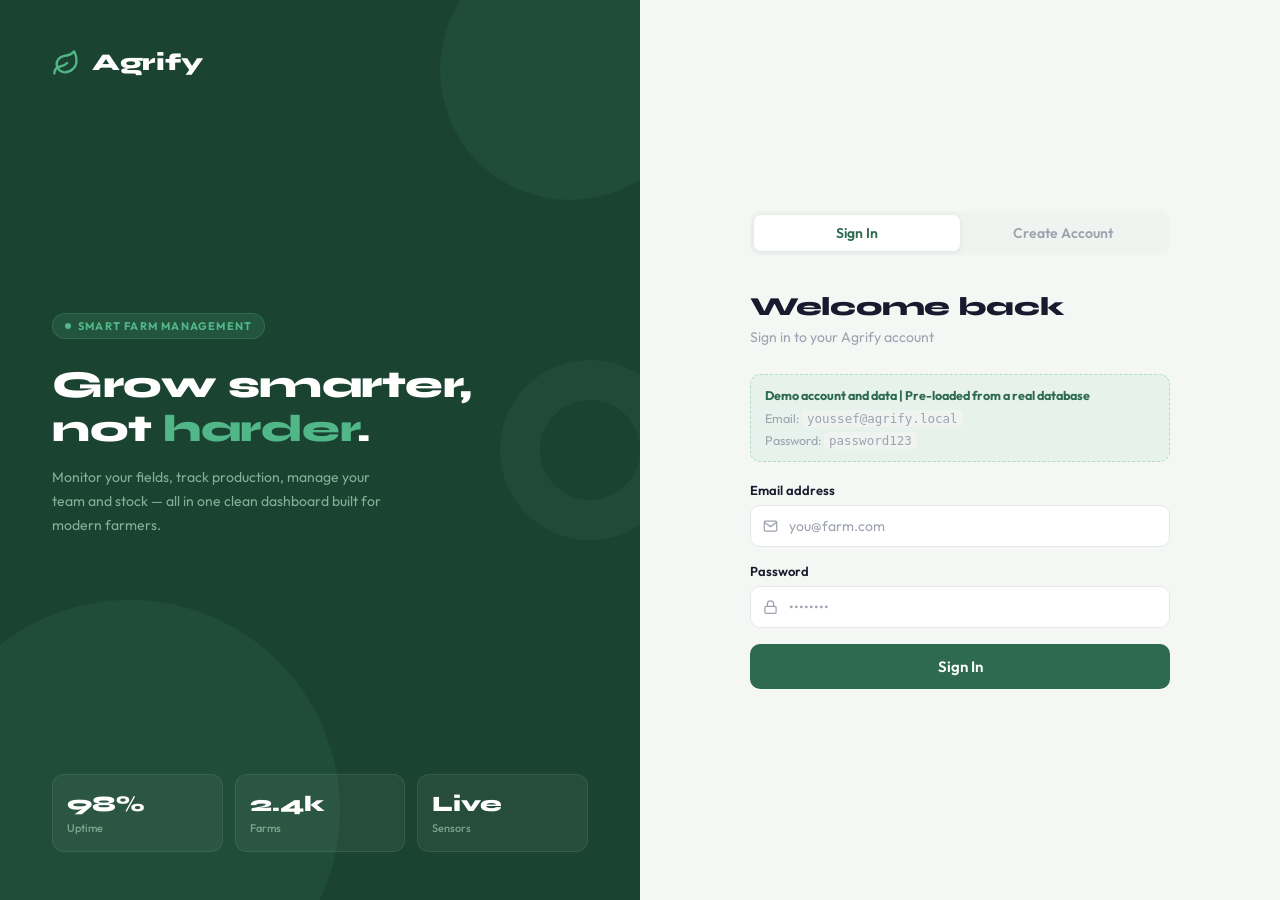
==== commit f1cadbbc: "theme + user dropdown" ====
--- a/index.html
+++ b/index.html
@@ -4,6 +4,20 @@
   <meta charset="UTF-8" />
   <meta name="viewport" content="width=device-width, initial-scale=1.0"/>
   <title>Agrify — Smart Farm Management</title>
+  <script>
+    (function() {
+      try {
+        const theme = localStorage.getItem('agrify-theme');
+        if (theme === 'dark' || theme === 'light') {
+          document.documentElement.dataset.theme = theme;
+        } else if (window.matchMedia && window.matchMedia('(prefers-color-scheme: dark)').matches) {
+          document.documentElement.dataset.theme = 'dark';
+        }
+      } catch (err) {
+        console.warn('Theme init failed', err);
+      }
+    })();
+  </script>
 
   <!-- Global styles -->
   <link rel="stylesheet" href="./styles/main.css">
@@ -133,6 +147,23 @@
           </svg>
           28°C
         </span>
+        <button id="theme-toggle-btn" class="theme-toggle-btn" type="button" aria-label="Toggle theme" onclick="toggleTheme()">🌙</button>
+        <div class="profile-menu">
+          <button id="profile-toggle-btn" class="profile-toggle-btn" type="button" aria-haspopup="true" aria-expanded="false" aria-label="Open profile panel">
+            <span class="profile-avatar" id="topbar-avatar">U</span>
+          </button>
+          <div id="profile-panel" class="profile-panel hidden" aria-hidden="true">
+            <div class="profile-header">
+              <div class="profile-avatar profile-avatar-lg" id="panel-avatar">U</div>
+              <div class="profile-info">
+                <div class="profile-name" id="profile-fullname">User Name</div>
+                <div class="profile-email" id="profile-email">email@example.com</div>
+              </div>
+            </div>
+            <div id="profile-error" class="profile-error hidden"></div>
+            <button id="profile-logout-btn" class="profile-logout-btn" type="button">Logout</button>
+          </div>
+        </div>
       </div>
     </header>
 
--- a/styles/main.css
+++ b/styles/main.css
@@ -13,6 +13,11 @@
   --text-primary:  #1a1a2e;
   --text-muted:    #9ca3af;
   --border:        #e5e7eb;
+  --bg-secondary:  #f8fafc;
+  --surface:       #ffffff;
+  --surface-strong:#f1f5f9;
+  --button-bg:     rgba(16, 185, 129, 0.08);
+  --button-bg-hover: rgba(16, 185, 129, 0.16);
   --radius:        14px;
   --shadow:        0 2px 12px rgba(0, 0, 0, 0.06);
 }
@@ -245,6 +250,7 @@
 
 /* ---------- Topbar ---------- */
 .topbar {
+  position: relative;
   display: flex;
   align-items: center;
   justify-content: space-between;
@@ -264,6 +270,155 @@
   color: var(--text-muted);
 }
 
+.profile-menu {
+  position: relative;
+  display: inline-flex;
+  align-items: center;
+}
+
+.profile-toggle-btn {
+  display: inline-flex;
+  align-items: center;
+  justify-content: center;
+  width: 40px;
+  height: 40px;
+  border-radius: 999px;
+  border: 1px solid var(--border);
+  background: var(--bg-secondary);
+  color: var(--text-primary);
+  cursor: pointer;
+  transition: background 0.2s ease, transform 0.2s ease;
+  font-size: 16px;
+}
+
+.profile-toggle-btn:hover {
+  background: var(--button-bg-hover);
+}
+
+.profile-avatar {
+  display: inline-flex;
+  align-items: center;
+  justify-content: center;
+  width: 100%;
+  height: 100%;
+  font-weight: 700;
+}
+
+.profile-panel {
+  position: absolute;
+  top: calc(100% + 10px);
+  right: 0;
+  min-width: 260px;
+  border-radius: 20px;
+  padding: 18px;
+  background: var(--bg-card);
+  border: 1px solid var(--border);
+  box-shadow: 0 24px 48px rgba(0, 0, 0, 0.12);
+  z-index: 50;
+}
+
+.profile-panel.hidden {
+  display: none;
+}
+
+.profile-header {
+  display: flex;
+  align-items: center;
+  gap: 14px;
+  margin-bottom: 16px;
+}
+
+.profile-avatar-lg {
+  width: 46px;
+  height: 46px;
+  border-radius: 50%;
+  background: var(--green-light);
+  color: #fff;
+  display: inline-flex;
+  align-items: center;
+  justify-content: center;
+  font-size: 18px;
+  font-weight: 700;
+}
+
+.profile-info .profile-name {
+  font-size: 15px;
+  font-weight: 700;
+  color: var(--text-primary);
+}
+
+.profile-info .profile-email {
+  font-size: 13px;
+  color: var(--text-muted);
+}
+
+.profile-error {
+  margin-bottom: 14px;
+  padding: 10px 12px;
+  border-radius: 12px;
+  background: rgba(248, 113, 113, 0.14);
+  border: 1px solid rgba(185, 28, 28, 0.2);
+  color: #b91c1c;
+  font-size: 13px;
+}
+
+.profile-logout-btn {
+  width: 100%;
+  border: none;
+  border-radius: 12px;
+  background: var(--green-primary);
+  color: #fff;
+  padding: 12px 14px;
+  cursor: pointer;
+  font-size: 14px;
+  font-weight: 700;
+  transition: transform 0.15s ease, background 0.15s ease;
+}
+
+.profile-logout-btn:hover {
+  transform: translateY(-1px);
+  background: #3a7a5c;
+}
+
+.theme-toggle-btn {
+  display: inline-flex;
+  align-items: center;
+  justify-content: center;
+  width: 38px;
+  height: 38px;
+  border-radius: 999px;
+  border: 1px solid transparent;
+  background: var(--button-bg);
+  color: var(--text-primary);
+  cursor: pointer;
+  transition: background 0.2s ease, transform 0.2s ease;
+  font-size: 16px;
+}
+
+.theme-toggle-btn:hover {
+  background: var(--button-bg-hover);
+  transform: translateY(-1px);
+}
+
+/* ---------- Dark theme ---------- */
+[data-theme="dark"] {
+  --green-primary: #52b788;
+  --green-light:   #8dd7a9;
+  --sidebar-bg:    #0f172a;
+  --sidebar-text:  #cbd5e1;
+  --bg:            #0b1220;
+  --bg-card:       #111a2c;
+  --bg-secondary:  #13203f;
+  --surface:       #121d2f;
+  --surface-strong:#17263f;
+  --text-primary:  #f8fafc;
+  --text-muted:    #94a3b8;
+  --border:        #23355b;
+  --button-bg:     rgba(255, 255, 255, 0.08);
+  --button-bg-hover: rgba(255, 255, 255, 0.14);
+  --shadow:        0 20px 50px rgba(0, 0, 0, 0.35);
+}
+
 /* ---------- Animations ---------- */
 @keyframes fadeIn {
   from { opacity: 0; transform: translateY(6px); }
--- a/styles/dashboard.css
+++ b/styles/dashboard.css
@@ -202,7 +202,7 @@
 .sensors-table th {
   padding: 12px 20px;
   text-align: left;
-  background: #f8fafc;
+  background: var(--bg-secondary);
   font-weight: 600;
   font-size: 11px;
   text-transform: uppercase;
@@ -388,7 +388,7 @@
 
 .action-btn {
   padding: 14px 10px;
-  background: #f8fafc;
+  background: var(--bg-secondary);
   border: 1px solid var(--border);
   border-radius: 12px;
   display: flex;
--- a/styles/stock.css
+++ b/styles/stock.css
@@ -273,7 +273,7 @@
   display: flex;
   justify-content: space-between;
   align-items: center;
-  background: #f8fafc;
+  background: var(--bg-secondary);
   border-radius: 10px;
   padding: 12px 16px;
   margin-top: 8px;
@@ -607,7 +607,7 @@
   align-items: center;
   gap: 6px;
   padding: 9px 18px;
-  background: white;
+  background: var(--surface);
   color: var(--text-primary);
   border: 1px solid var(--border);
   border-radius: 10px;
@@ -619,8 +619,8 @@
 }
 
 .btn-secondary:hover {
-  background: #f8fafc;
-  border-color: #cbd5e1;
+  background: var(--bg-secondary);
+  border-color: var(--border);
 }
 
 /* ---------- Page Header ---------- */
--- a/styles/map.css
+++ b/styles/map.css
@@ -81,6 +81,7 @@
   border-radius: 10px;
   border: 1.5px solid var(--border, #e5e7eb);
   margin-bottom: 10px;
+  background: var(--bg-secondary, #f8fafc);
   transition: border-color .2s, background .2s
 }
 
@@ -162,13 +163,13 @@
   bottom: 24px;
   right: 24px;
   z-index: 500;
-  background: rgba(255,255,255,.95);
+  background: var(--surface);
   backdrop-filter: blur(8px);
   border-radius: 10px;
   padding: 10px 14px;
   font-size: 11px;
-  border: 1px solid rgba(0,0,0,.08);
-  box-shadow: 0 4px 16px rgba(0,0,0,.1);
+  border: 1px solid var(--border);
+  box-shadow: 0 4px 16px rgba(0,0,0,.12);
   pointer-events: none
 }
 
@@ -208,7 +209,7 @@
   border: 1px solid var(--border, #e5e7eb);
   cursor: pointer;
   transition: all .15s;
-  background: #fff;
+  background: var(--surface);
   color: var(--text, #374151);
   display: inline-flex;
   align-items: center;
